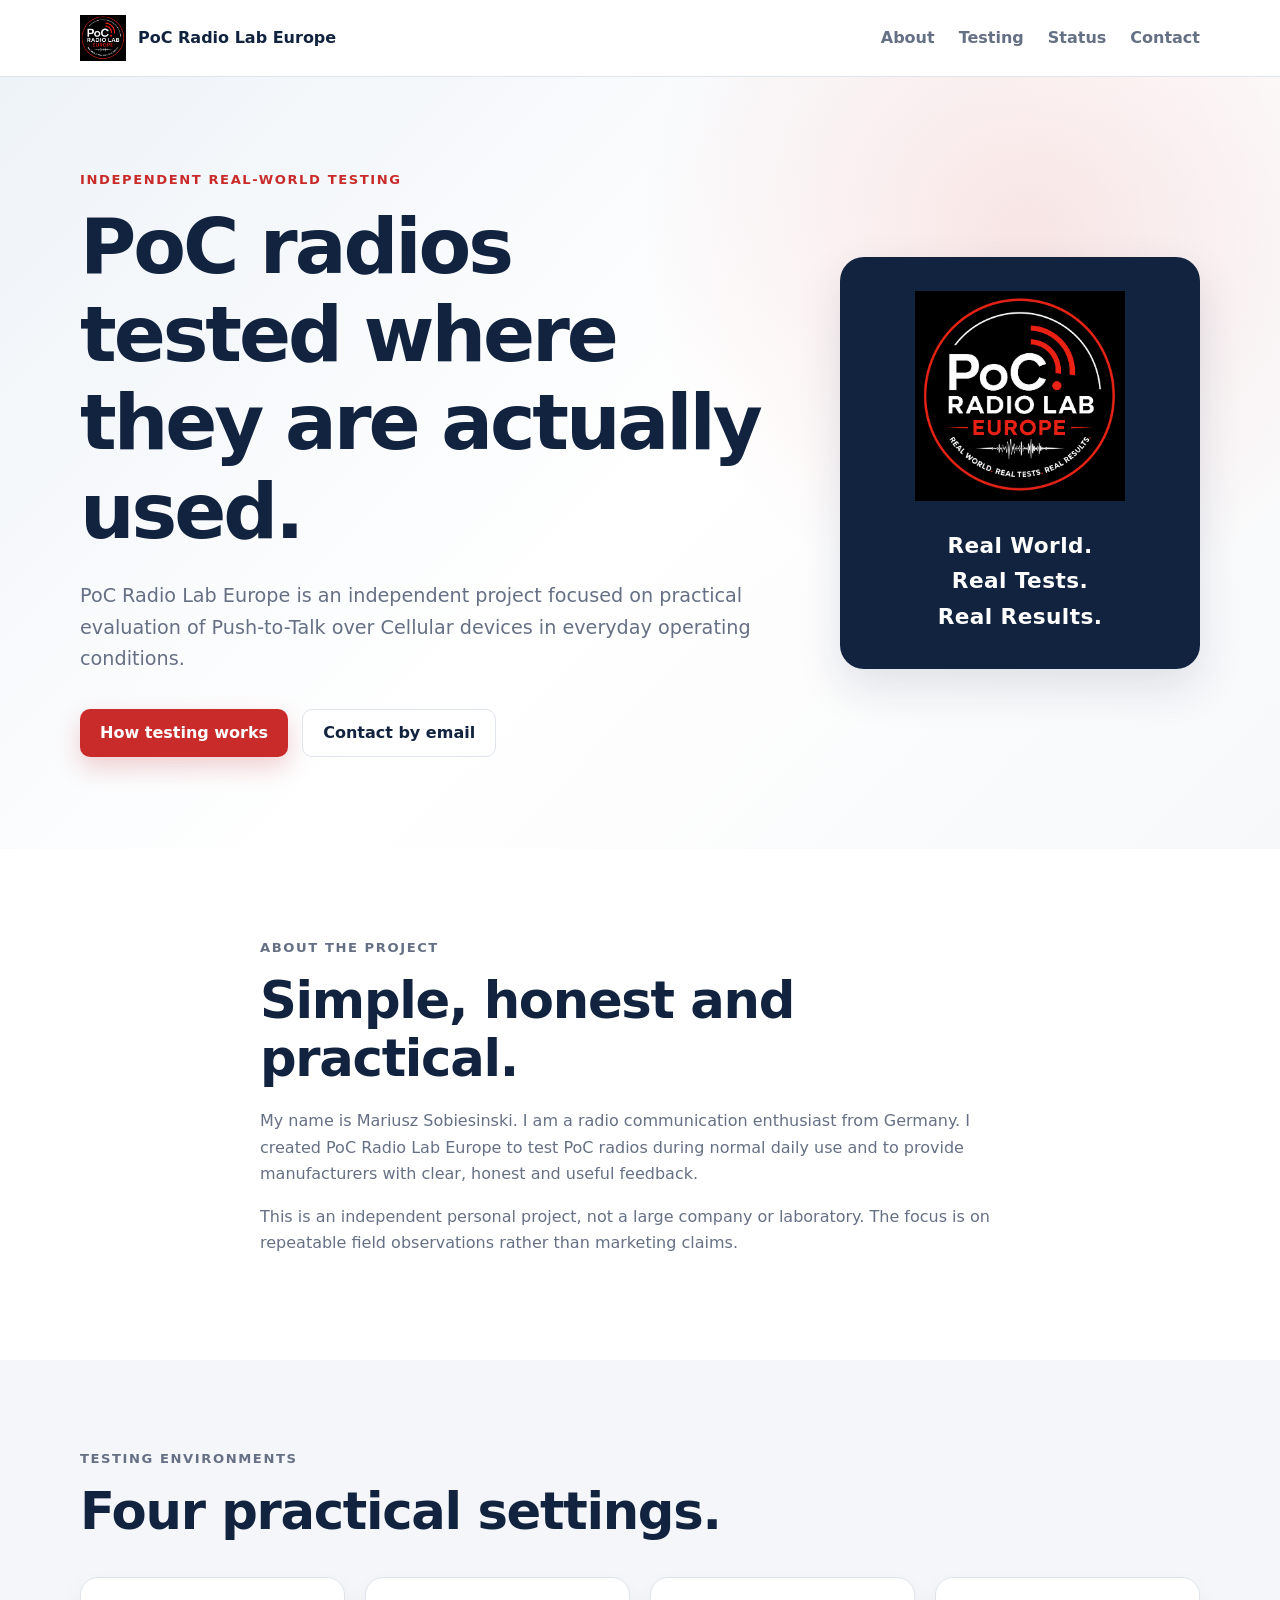
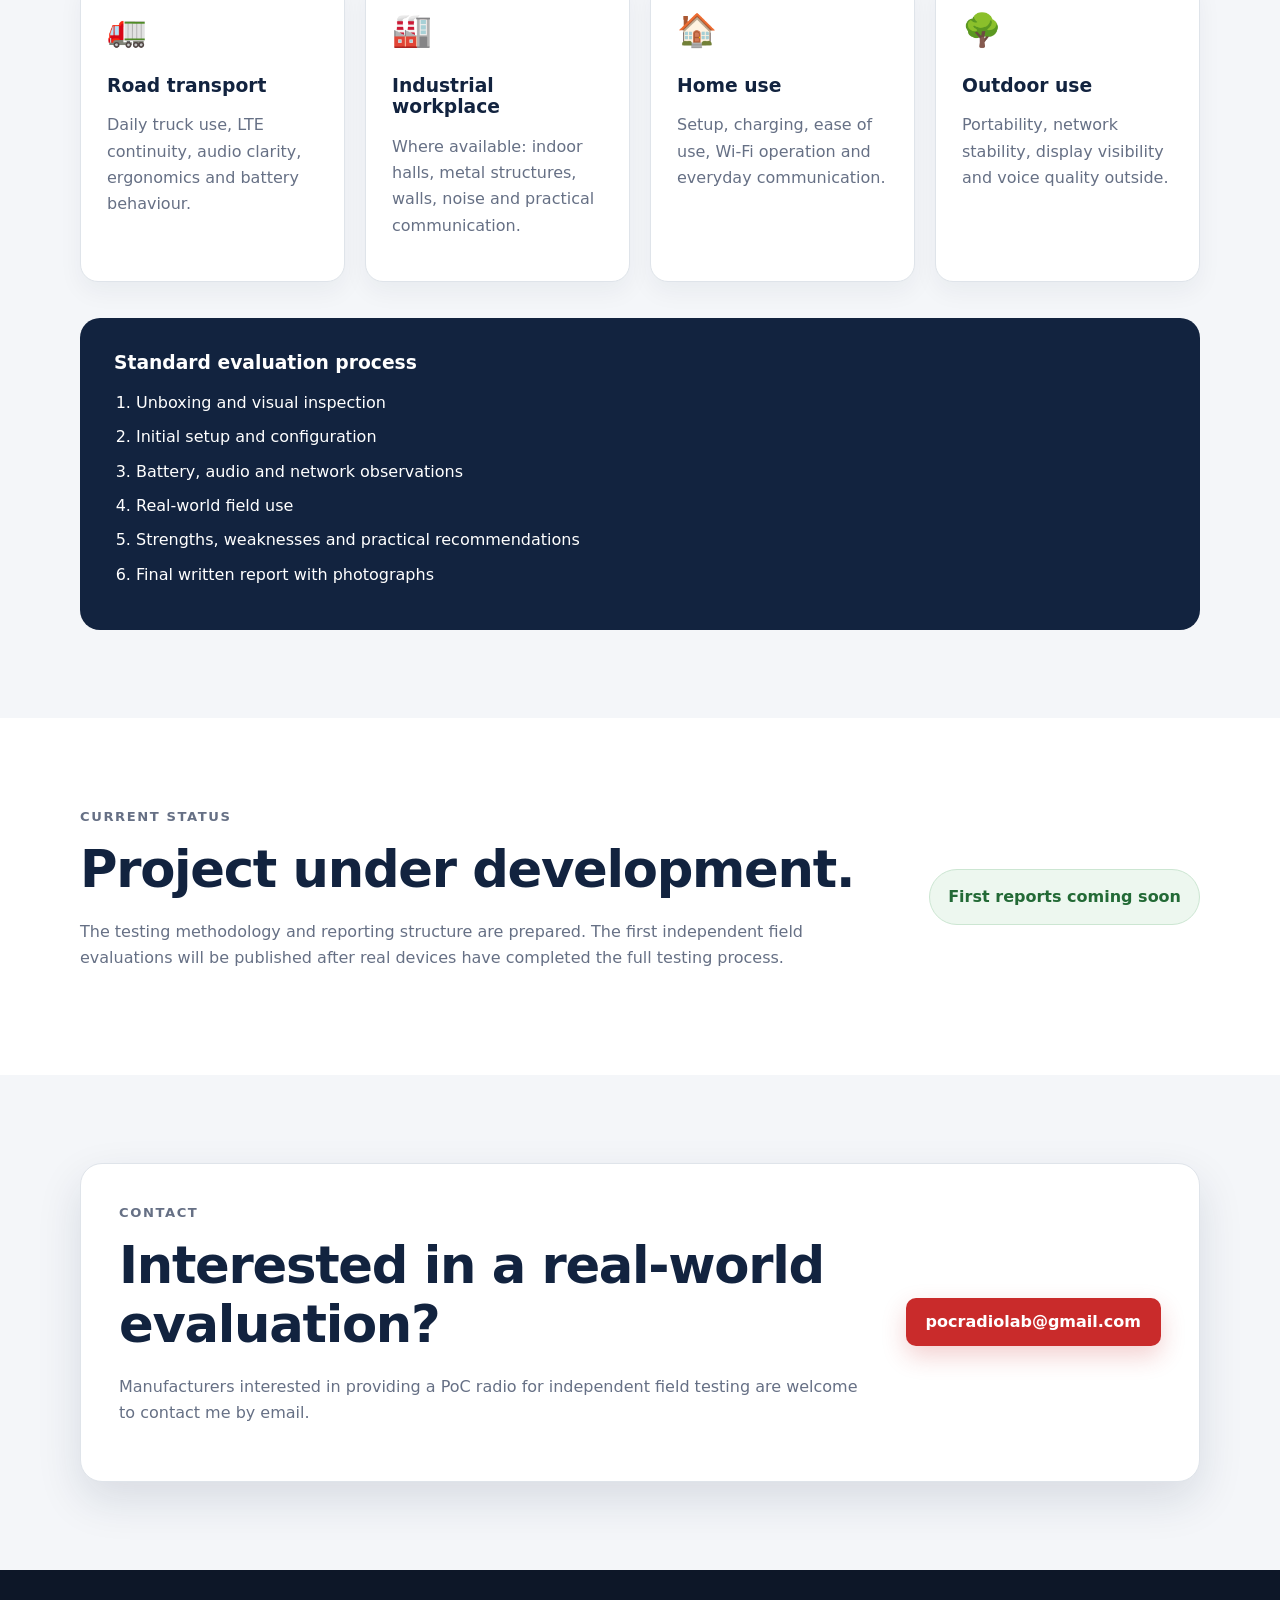
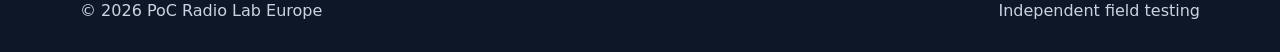
==== index.html @ e96a9629 "Add files via upload" ====
<!doctype html>
<html lang="en">
<head>
  <meta charset="utf-8">
  <meta name="viewport" content="width=device-width, initial-scale=1">
  <meta name="description" content="PoC Radio Lab Europe — independent real-world testing of Push-to-Talk over Cellular radios.">
  <title>PoC Radio Lab Europe</title>
  <link rel="icon" href="logo.png">
  <link rel="stylesheet" href="styles.css">
</head>
<body>
  <header class="site-header">
    <div class="wrap nav-wrap">
      <a class="brand" href="#home" aria-label="PoC Radio Lab Europe home">
        <img src="logo.png" alt="PoC Radio Lab Europe logo">
        <span>PoC Radio Lab Europe</span>
      </a>
      <nav aria-label="Main navigation">
        <a href="#about">About</a>
        <a href="#testing">Testing</a>
        <a href="#status">Status</a>
        <a href="#contact">Contact</a>
      </nav>
    </div>
  </header>

  <main>
    <section class="hero" id="home">
      <div class="wrap hero-grid">
        <div>
          <p class="eyebrow">Independent real-world testing</p>
          <h1>PoC radios tested where they are actually used.</h1>
          <p class="lead">
            PoC Radio Lab Europe is an independent project focused on practical evaluation
            of Push-to-Talk over Cellular devices in everyday operating conditions.
          </p>
          <div class="actions">
            <a class="button primary" href="#testing">How testing works</a>
            <a class="button secondary" href="mailto:pocradiolab@gmail.com">Contact by email</a>
          </div>
        </div>
        <div class="hero-card">
          <img src="logo.png" alt="">
          <p>Real World.<br>Real Tests.<br>Real Results.</p>
        </div>
      </div>
    </section>

    <section class="section" id="about">
      <div class="wrap narrow">
        <p class="eyebrow">About the project</p>
        <h2>Simple, honest and practical.</h2>
        <p>
          My name is Mariusz Sobiesinski. I am a radio communication enthusiast from Germany.
          I created PoC Radio Lab Europe to test PoC radios during normal daily use and to provide
          manufacturers with clear, honest and useful feedback.
        </p>
        <p>
          This is an independent personal project, not a large company or laboratory.
          The focus is on repeatable field observations rather than marketing claims.
        </p>
      </div>
    </section>

    <section class="section alt" id="testing">
      <div class="wrap">
        <p class="eyebrow">Testing environments</p>
        <h2>Four practical settings.</h2>
        <div class="cards">
          <article class="card">
            <div class="icon">🚛</div>
            <h3>Road transport</h3>
            <p>Daily truck use, LTE continuity, audio clarity, ergonomics and battery behaviour.</p>
          </article>
          <article class="card">
            <div class="icon">🏭</div>
            <h3>Industrial workplace</h3>
            <p>Where available: indoor halls, metal structures, walls, noise and practical communication.</p>
          </article>
          <article class="card">
            <div class="icon">🏠</div>
            <h3>Home use</h3>
            <p>Setup, charging, ease of use, Wi-Fi operation and everyday communication.</p>
          </article>
          <article class="card">
            <div class="icon">🌳</div>
            <h3>Outdoor use</h3>
            <p>Portability, network stability, display visibility and voice quality outside.</p>
          </article>
        </div>

        <div class="process">
          <h3>Standard evaluation process</h3>
          <ol>
            <li>Unboxing and visual inspection</li>
            <li>Initial setup and configuration</li>
            <li>Battery, audio and network observations</li>
            <li>Real-world field use</li>
            <li>Strengths, weaknesses and practical recommendations</li>
            <li>Final written report with photographs</li>
          </ol>
        </div>
      </div>
    </section>

    <section class="section" id="status">
      <div class="wrap status-box">
        <div>
          <p class="eyebrow">Current status</p>
          <h2>Project under development.</h2>
          <p>
            The testing methodology and reporting structure are prepared.
            The first independent field evaluations will be published after real devices
            have completed the full testing process.
          </p>
        </div>
        <div class="status-pill">First reports coming soon</div>
      </div>
    </section>

    <section class="section alt" id="contact">
      <div class="wrap contact-box">
        <div>
          <p class="eyebrow">Contact</p>
          <h2>Interested in a real-world evaluation?</h2>
          <p>
            Manufacturers interested in providing a PoC radio for independent field testing
            are welcome to contact me by email.
          </p>
        </div>
        <a class="button primary" href="mailto:pocradiolab@gmail.com">pocradiolab@gmail.com</a>
      </div>
    </section>
  </main>

  <footer>
    <div class="wrap footer-wrap">
      <span>© 2026 PoC Radio Lab Europe</span>
      <span>Independent field testing</span>
    </div>
  </footer>
</body>
</html>
---- styles.css ----
:root {
  --navy: #12233f;
  --navy-2: #1e355d;
  --red: #c92b2b;
  --ink: #1b2430;
  --muted: #667085;
  --paper: #ffffff;
  --soft: #f4f6f9;
  --line: #dfe4ea;
  --shadow: 0 18px 45px rgba(18, 35, 63, .12);
}

* { box-sizing: border-box; }
html { scroll-behavior: smooth; }
body {
  margin: 0;
  font-family: Inter, ui-sans-serif, system-ui, -apple-system, BlinkMacSystemFont, "Segoe UI", sans-serif;
  color: var(--ink);
  background: var(--paper);
  line-height: 1.65;
}
img { max-width: 100%; }
a { color: inherit; }
.wrap { width: min(1120px, calc(100% - 40px)); margin: 0 auto; }
.narrow { max-width: 760px; }

.site-header {
  position: sticky;
  top: 0;
  z-index: 20;
  background: rgba(255,255,255,.94);
  backdrop-filter: blur(10px);
  border-bottom: 1px solid var(--line);
}
.nav-wrap {
  min-height: 76px;
  display: flex;
  align-items: center;
  justify-content: space-between;
  gap: 24px;
}
.brand {
  display: flex;
  align-items: center;
  gap: 12px;
  font-weight: 800;
  text-decoration: none;
  color: var(--navy);
}
.brand img { width: 46px; height: 46px; object-fit: contain; }
nav { display: flex; gap: 24px; }
nav a { text-decoration: none; color: var(--muted); font-weight: 650; }
nav a:hover { color: var(--red); }

.hero {
  background:
    radial-gradient(circle at 80% 20%, rgba(201,43,43,.12), transparent 32%),
    linear-gradient(135deg, #eef3f8, #ffffff 52%, #f7f8fa);
  padding: 92px 0;
}
.hero-grid {
  display: grid;
  grid-template-columns: 1.45fr .75fr;
  align-items: center;
  gap: 64px;
}
.eyebrow {
  color: var(--red);
  text-transform: uppercase;
  letter-spacing: .12em;
  font-weight: 800;
  font-size: .82rem;
  margin: 0 0 12px;
}
h1, h2, h3 { color: var(--navy); line-height: 1.15; }
h1 { font-size: clamp(2.7rem, 6vw, 5rem); margin: 0 0 24px; letter-spacing: -.04em; }
h2 { font-size: clamp(2rem, 4vw, 3.2rem); margin: 0 0 20px; letter-spacing: -.025em; }
h3 { margin: 0 0 10px; }
.lead { font-size: 1.2rem; color: var(--muted); max-width: 760px; }
.actions { display: flex; flex-wrap: wrap; gap: 14px; margin-top: 34px; }
.button {
  display: inline-flex;
  align-items: center;
  justify-content: center;
  min-height: 48px;
  padding: 0 20px;
  border-radius: 10px;
  text-decoration: none;
  font-weight: 800;
  transition: transform .2s, box-shadow .2s;
}
.button:hover { transform: translateY(-2px); }
.primary { background: var(--red); color: white; box-shadow: 0 10px 24px rgba(201,43,43,.22); }
.secondary { background: white; color: var(--navy); border: 1px solid var(--line); }
.hero-card {
  background: var(--navy);
  color: white;
  border-radius: 24px;
  padding: 34px;
  box-shadow: var(--shadow);
  text-align: center;
}
.hero-card img { width: 210px; margin-bottom: 18px; }
.hero-card p { margin: 0; font-size: 1.35rem; font-weight: 800; letter-spacing: .02em; }

.section { padding: 88px 0; }
.alt { background: var(--soft); }
.cards {
  display: grid;
  grid-template-columns: repeat(4, 1fr);
  gap: 20px;
  margin-top: 36px;
}
.card {
  background: white;
  border: 1px solid var(--line);
  border-radius: 18px;
  padding: 26px;
  box-shadow: 0 10px 24px rgba(18,35,63,.05);
}
.icon { font-size: 2rem; margin-bottom: 18px; }
.card p, .section p { color: var(--muted); }
.process {
  margin-top: 36px;
  background: var(--navy);
  color: white;
  border-radius: 20px;
  padding: 34px;
}
.process h3 { color: white; }
.process ol { margin: 16px 0 0; padding-left: 22px; }
.process li { margin: 8px 0; }

.status-box, .contact-box {
  display: flex;
  align-items: center;
  justify-content: space-between;
  gap: 40px;
}
.status-pill {
  white-space: nowrap;
  padding: 14px 18px;
  border-radius: 999px;
  background: #edf7ef;
  color: #236a36;
  border: 1px solid #cce6d2;
  font-weight: 800;
}
.contact-box {
  background: white;
  border: 1px solid var(--line);
  border-radius: 22px;
  padding: 38px;
  box-shadow: var(--shadow);
}
footer { background: #0d1728; color: #cbd3df; padding: 28px 0; }
.footer-wrap { display: flex; justify-content: space-between; gap: 20px; }

@media (max-width: 820px) {
  nav { display: none; }
  .hero { padding: 64px 0; }
  .hero-grid { grid-template-columns: 1fr; gap: 34px; }
  .hero-card { max-width: 480px; }
  .cards { grid-template-columns: 1fr 1fr; }
  .status-box, .contact-box { align-items: flex-start; flex-direction: column; }
}
@media (max-width: 540px) {
  .wrap { width: min(100% - 24px, 1120px); }
  .cards { grid-template-columns: 1fr; }
  h1 { font-size: 2.55rem; }
  .footer-wrap { flex-direction: column; }
}
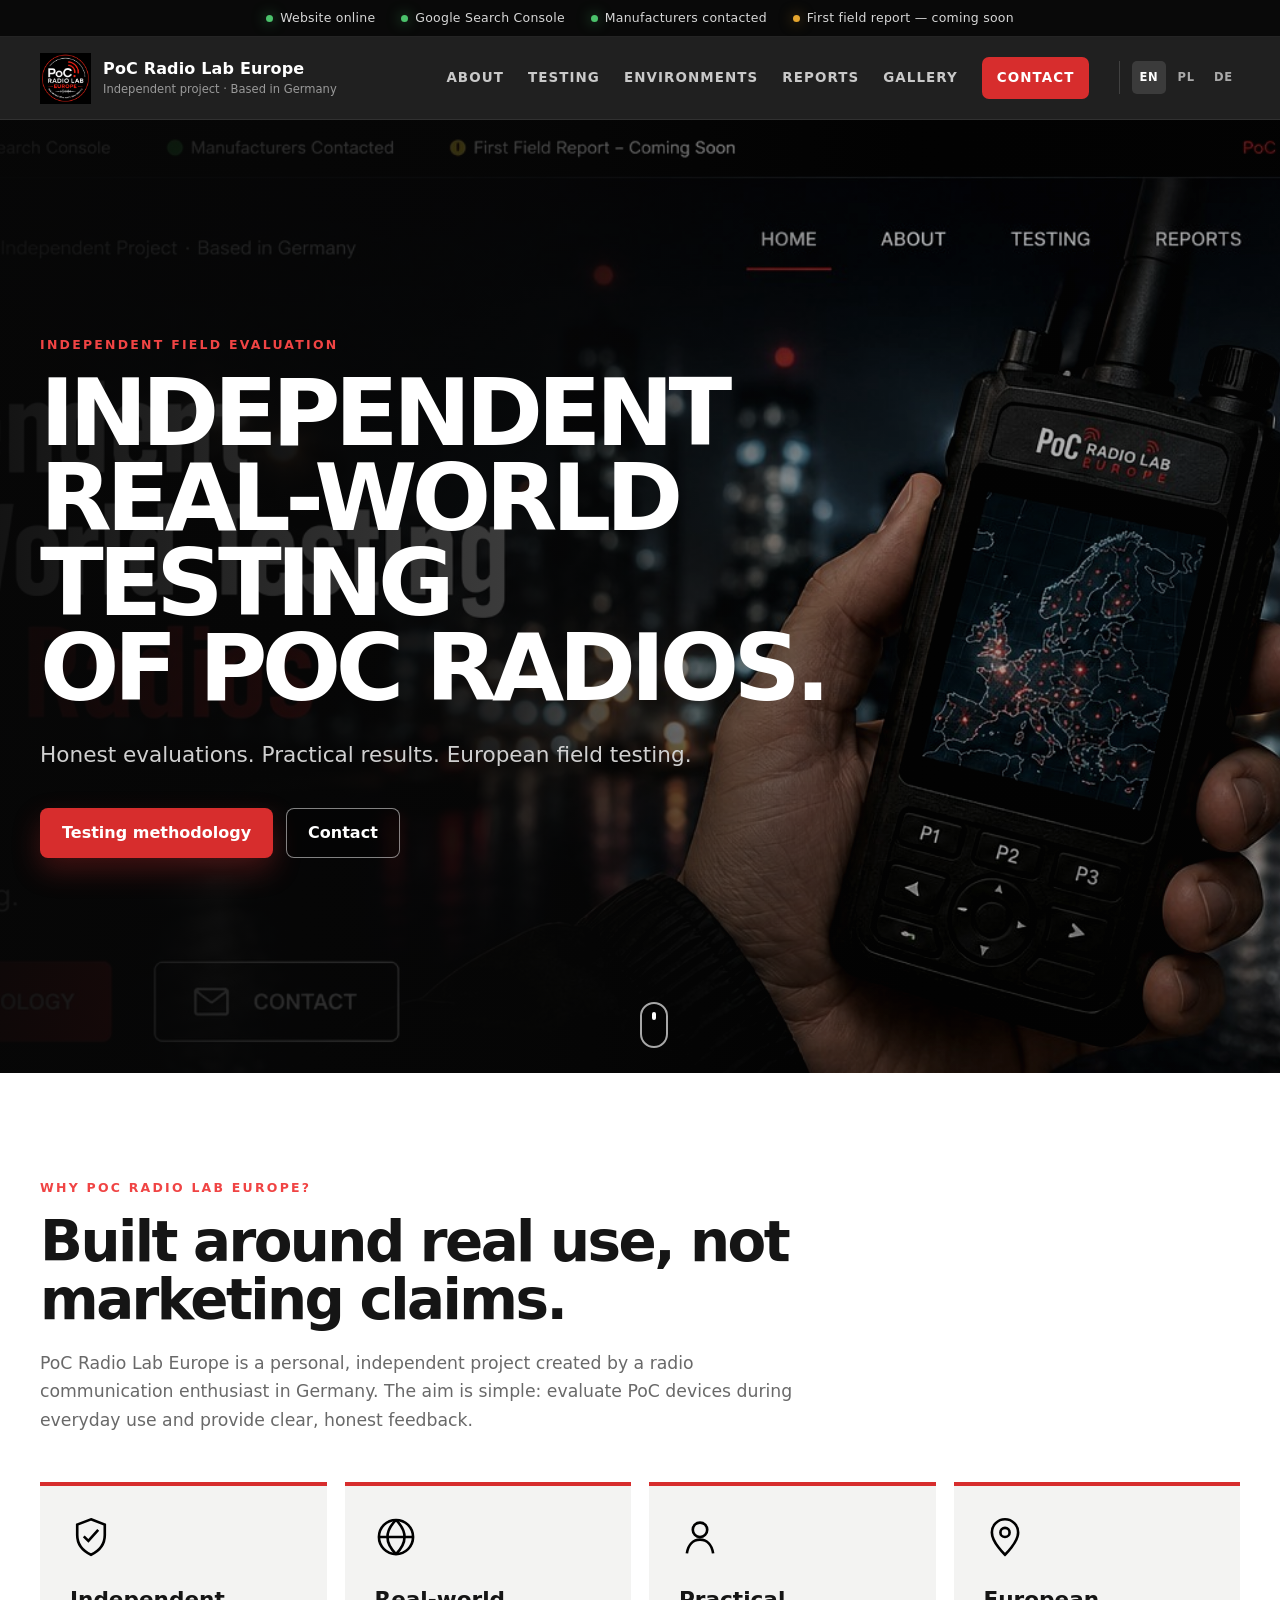
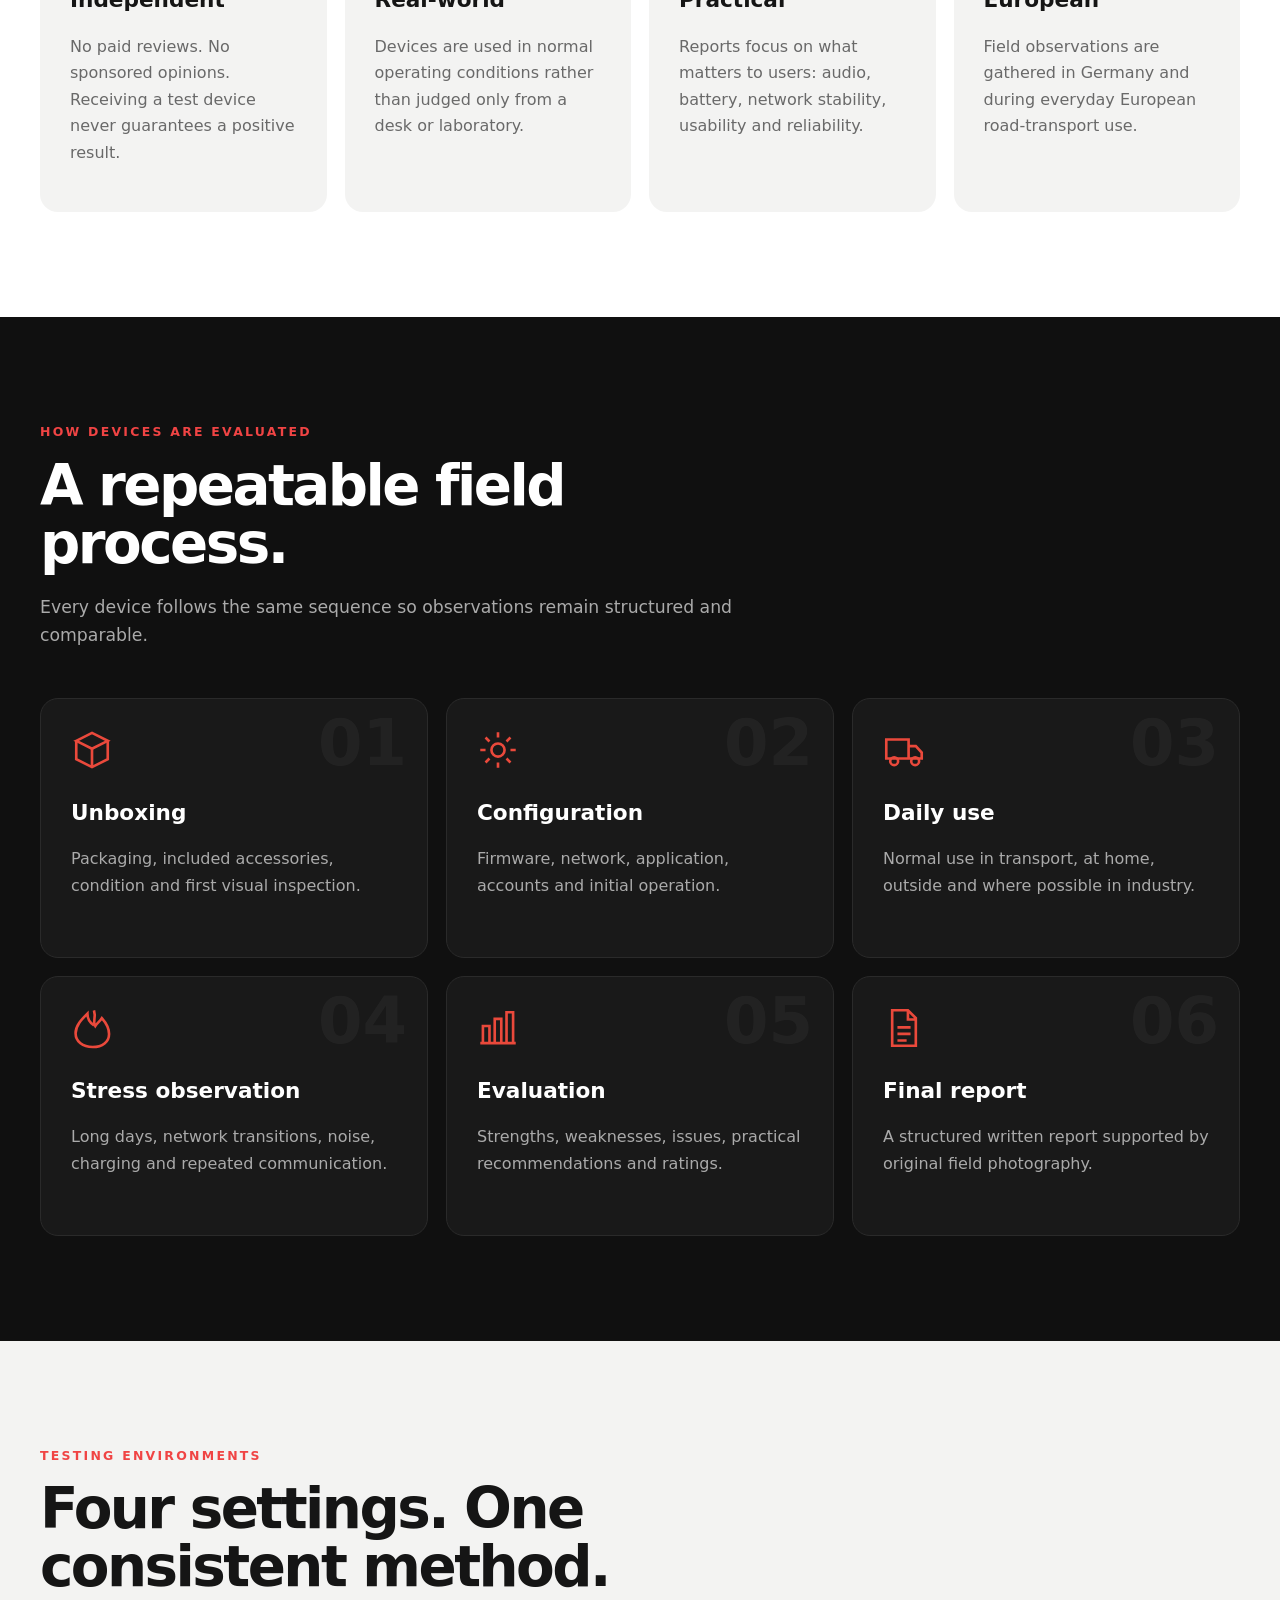
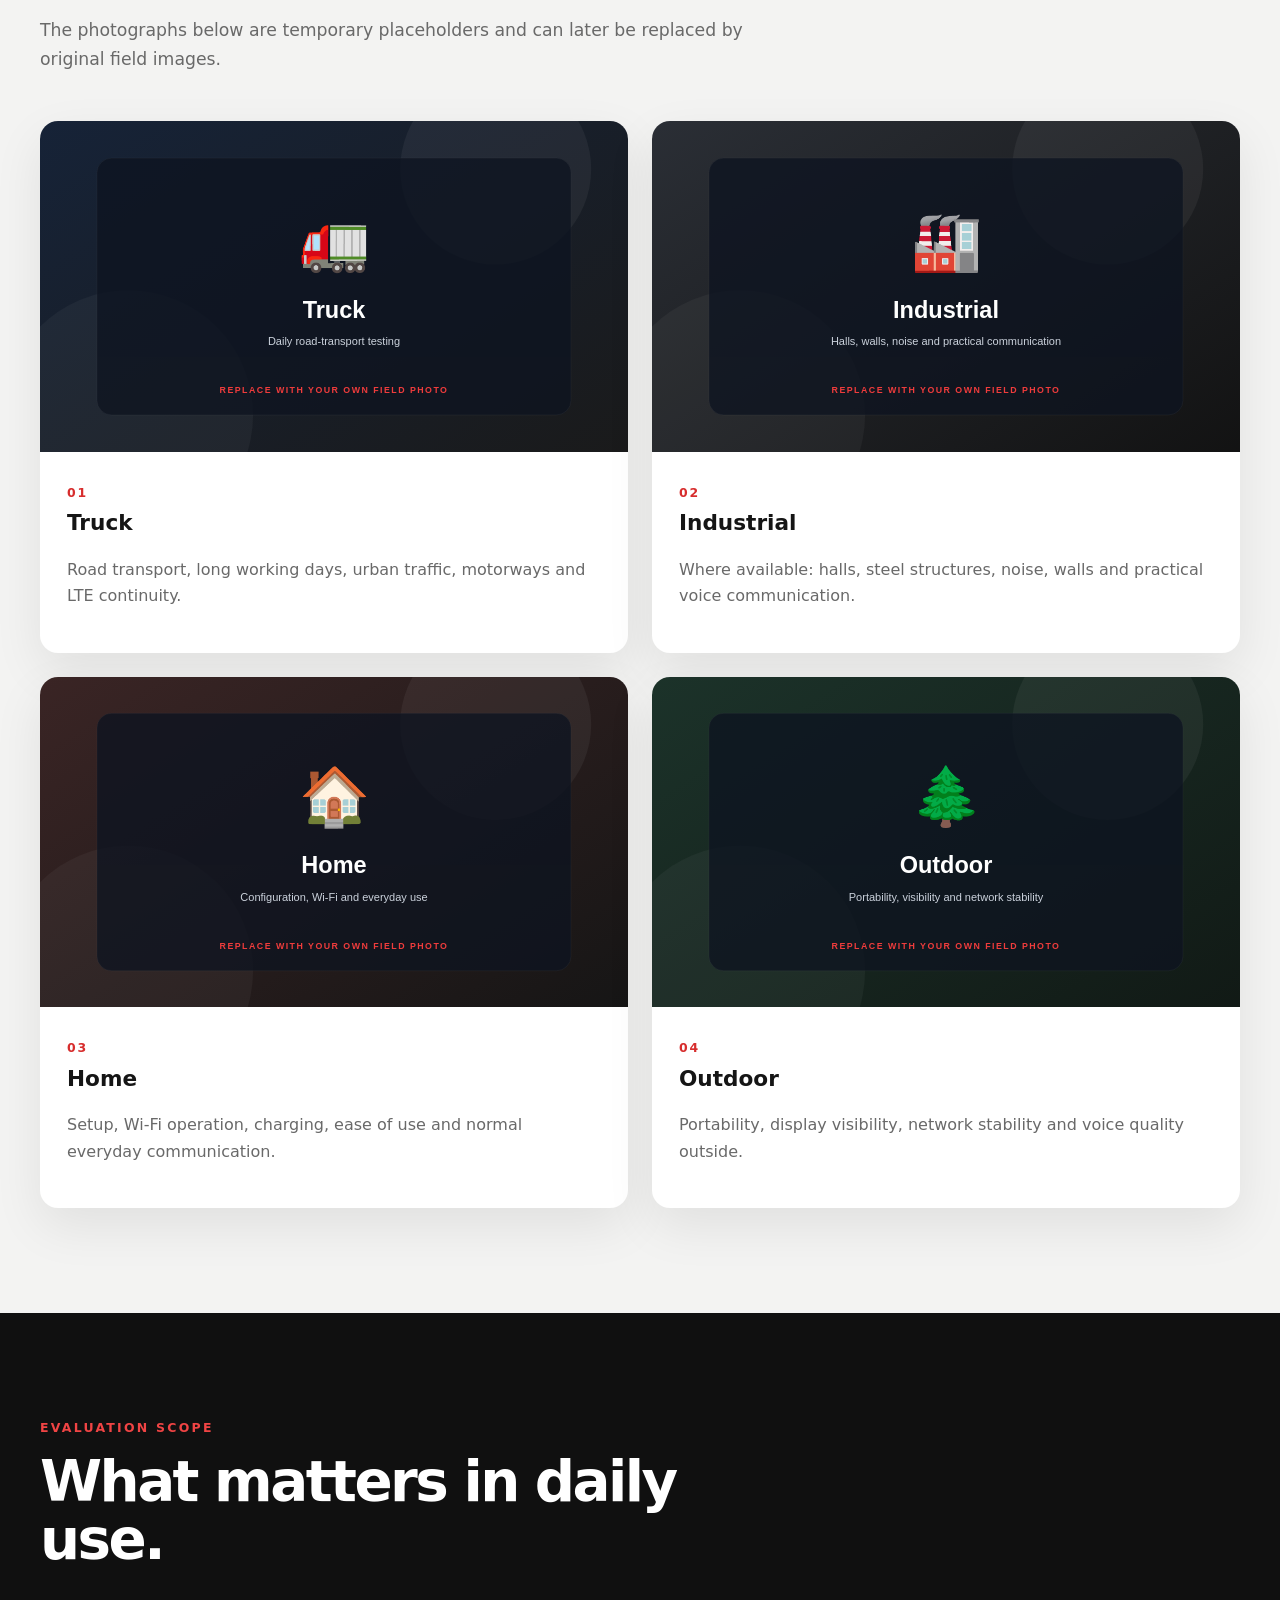
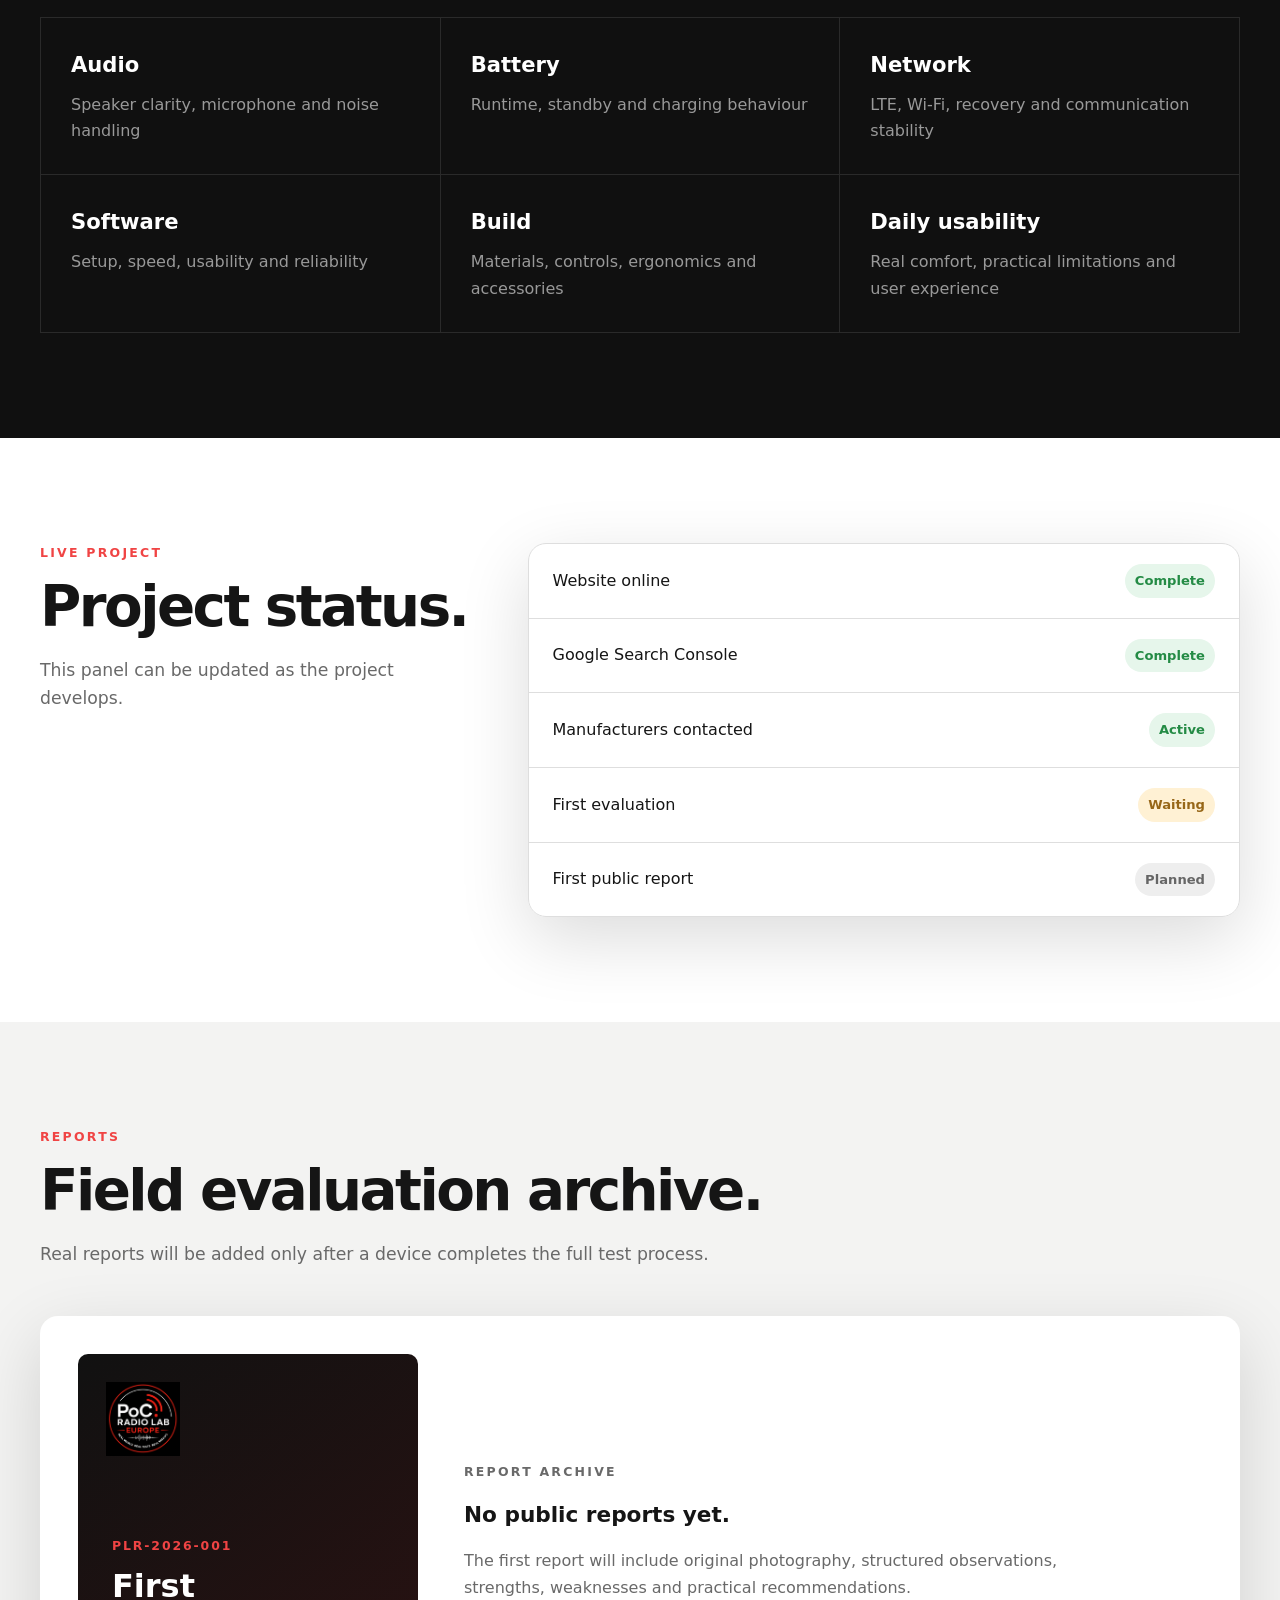
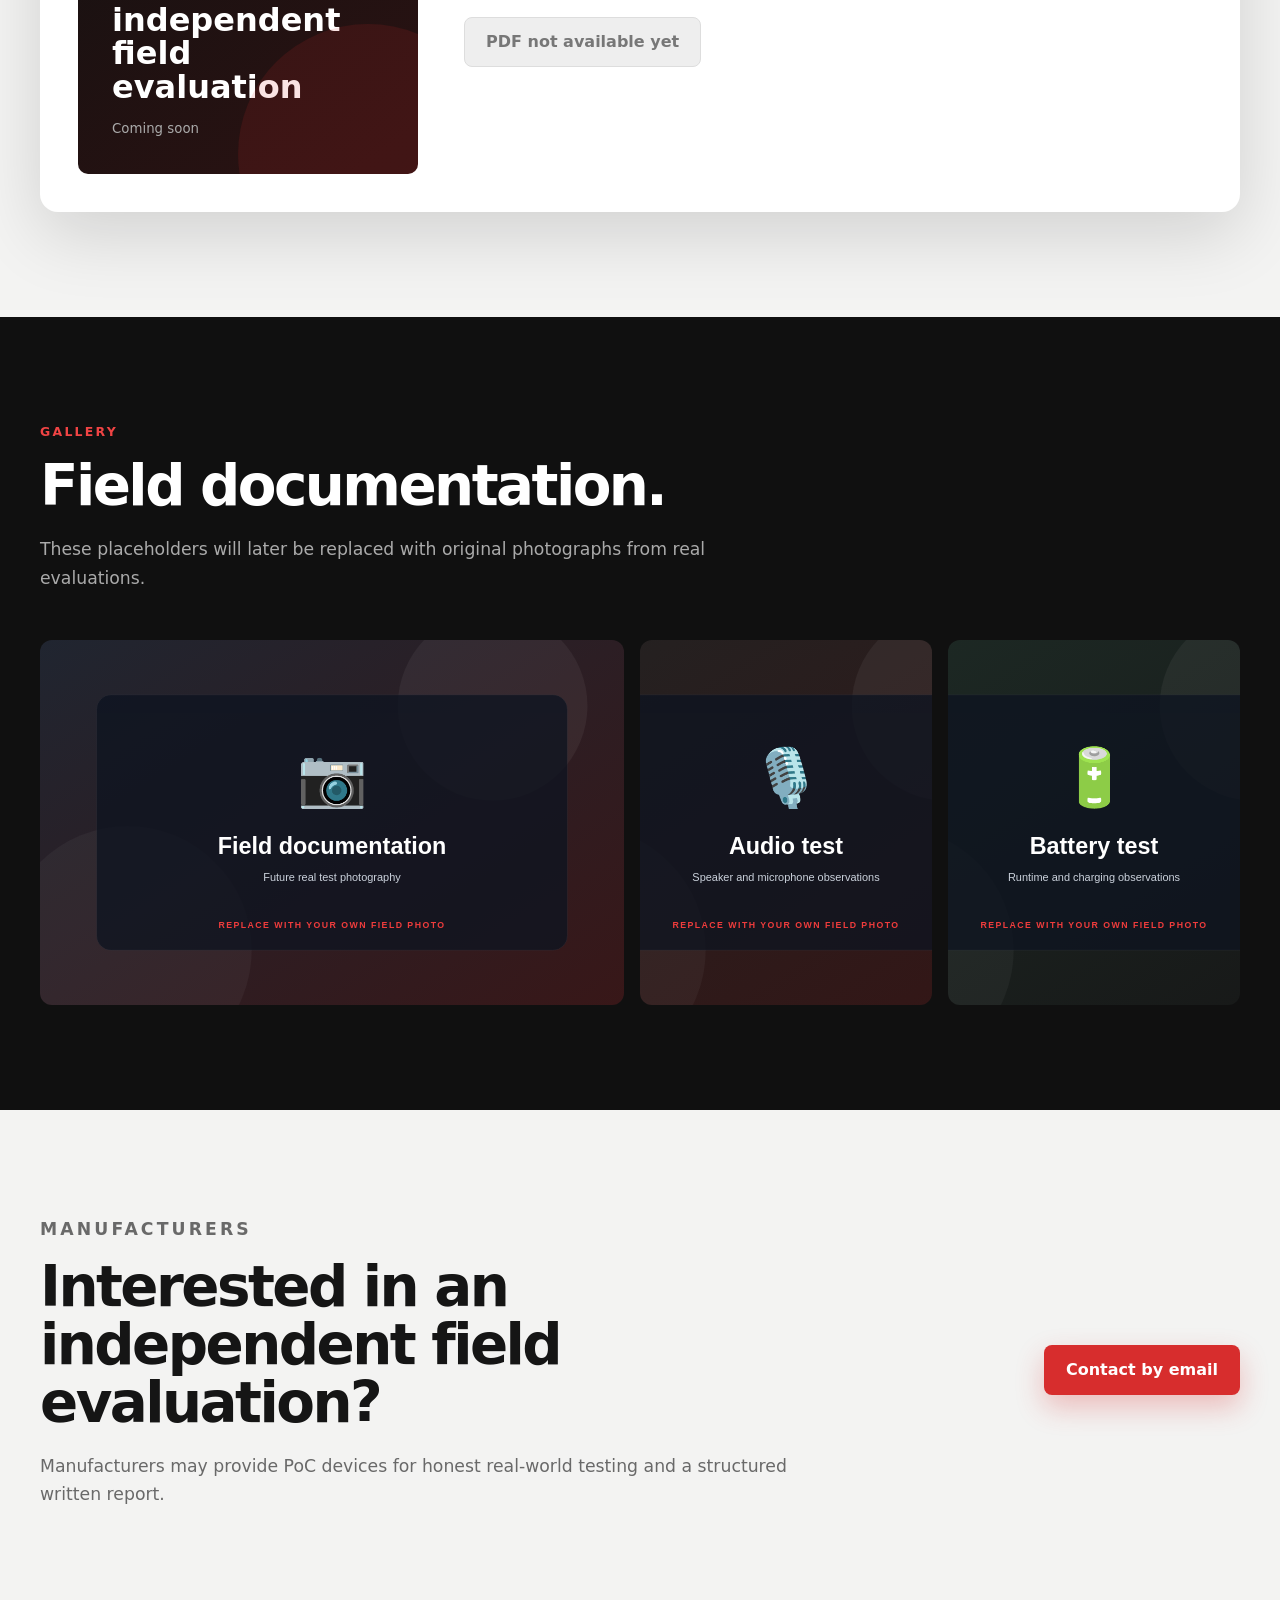
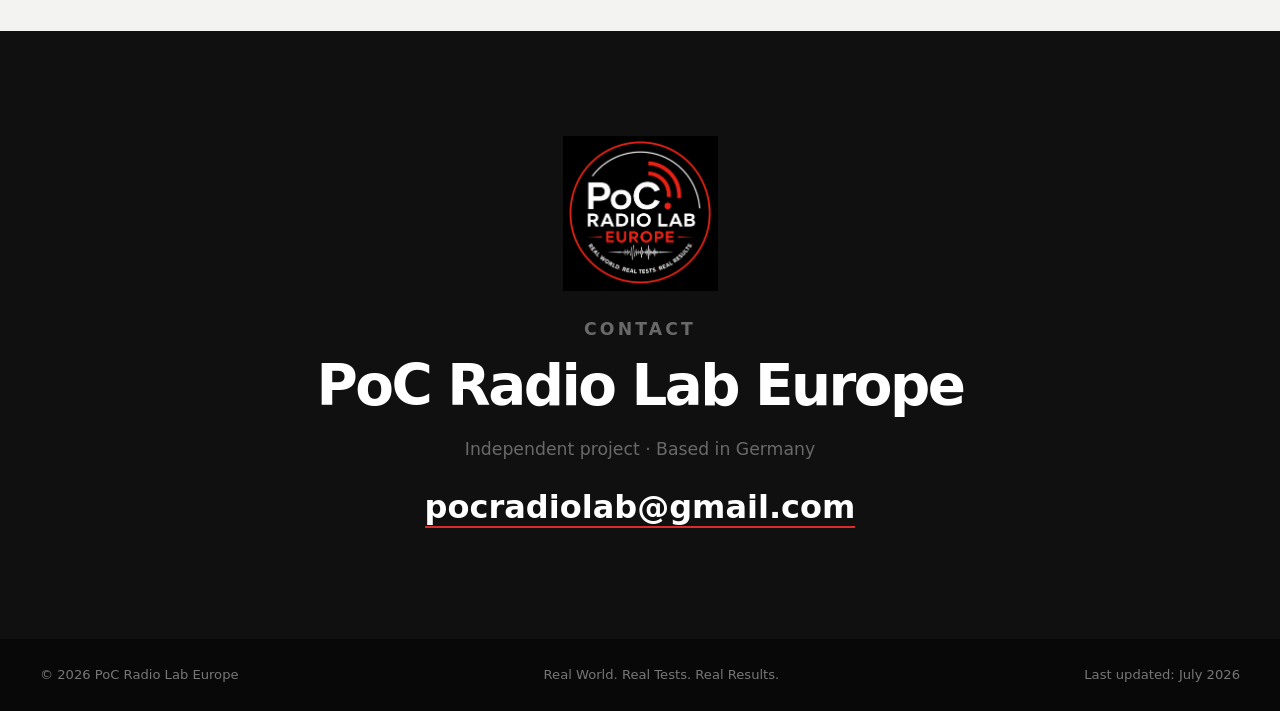
==== commit c48e3ccd: "Add files via upload" ====
--- a/index.html
+++ b/index.html
@@ -2,142 +2,84 @@
 <html lang="en">
 <head>
   <meta charset="utf-8">
-  <meta name="viewport" content="width=device-width, initial-scale=1">
-  <meta name="description" content="PoC Radio Lab Europe — independent real-world testing of Push-to-Talk over Cellular radios.">
-  <title>PoC Radio Lab Europe</title>
-  <link rel="icon" href="logo.png">
-  <link rel="stylesheet" href="styles.css">
+  <meta name="viewport" content="width=device-width,initial-scale=1">
+  <meta name="description" content="PoC Radio Lab Europe — independent real-world field evaluation of Push-to-Talk over Cellular radios.">
+  <meta name="theme-color" content="#111111">
+  <title>PoC Radio Lab Europe — Launch Edition</title>
+  <link rel="icon" href="assets/images/logo.png">
+  <link rel="stylesheet" href="assets/css/main.css">
+  <script defer src="assets/js/main.js"></script>
+
+<style>
+.language-switcher{
+  display:flex;align-items:center;gap:5px;margin-left:6px;padding-left:12px;
+  border-left:1px solid rgba(255,255,255,.15)
+}
+.language-switcher button{
+  border:0;background:transparent;color:#aaa;padding:7px 7px;border-radius:5px;
+  cursor:pointer;font-size:.72rem;font-weight:850;letter-spacing:.07em
+}
+.language-switcher button:hover,
+.language-switcher button[aria-pressed="true"]{
+  color:#fff;background:rgba(255,255,255,.12)
+}
+@media(max-width:780px){
+  .language-switcher{
+    margin:8px 0 0;padding:13px 0 0;justify-content:center;
+    border-left:0;border-top:1px solid rgba(255,255,255,.12)
+  }
+}
+</style>
+
 </head>
 <body>
-  <header class="site-header">
-    <div class="wrap nav-wrap">
-      <a class="brand" href="#home" aria-label="PoC Radio Lab Europe home">
-        <img src="logo.png" alt="PoC Radio Lab Europe logo">
-        <span>PoC Radio Lab Europe</span>
-      </a>
-      <nav aria-label="Main navigation">
-        <a href="#about">About</a>
-        <a href="#testing">Testing</a>
-        <a href="#status">Status</a>
-        <a href="#contact">Contact</a>
-      </nav>
-    </div>
-  </header>
-
-  <main>
-    <section class="hero" id="home">
-      <div class="wrap hero-grid">
-        <div>
-          <p class="eyebrow">Independent real-world testing</p>
-          <h1>PoC radios tested where they are actually used.</h1>
-          <p class="lead">
-            PoC Radio Lab Europe is an independent project focused on practical evaluation
-            of Push-to-Talk over Cellular devices in everyday operating conditions.
-          </p>
-          <div class="actions">
-            <a class="button primary" href="#testing">How testing works</a>
-            <a class="button secondary" href="mailto:pocradiolab@gmail.com">Contact by email</a>
-          </div>
-        </div>
-        <div class="hero-card">
-          <img src="logo.png" alt="">
-          <p>Real World.<br>Real Tests.<br>Real Results.</p>
-        </div>
-      </div>
-    </section>
-
-    <section class="section" id="about">
-      <div class="wrap narrow">
-        <p class="eyebrow">About the project</p>
-        <h2>Simple, honest and practical.</h2>
-        <p>
-          My name is Mariusz Sobiesinski. I am a radio communication enthusiast from Germany.
-          I created PoC Radio Lab Europe to test PoC radios during normal daily use and to provide
-          manufacturers with clear, honest and useful feedback.
-        </p>
-        <p>
-          This is an independent personal project, not a large company or laboratory.
-          The focus is on repeatable field observations rather than marketing claims.
-        </p>
-      </div>
-    </section>
-
-    <section class="section alt" id="testing">
-      <div class="wrap">
-        <p class="eyebrow">Testing environments</p>
-        <h2>Four practical settings.</h2>
-        <div class="cards">
-          <article class="card">
-            <div class="icon">🚛</div>
-            <h3>Road transport</h3>
-            <p>Daily truck use, LTE continuity, audio clarity, ergonomics and battery behaviour.</p>
-          </article>
-          <article class="card">
-            <div class="icon">🏭</div>
-            <h3>Industrial workplace</h3>
-            <p>Where available: indoor halls, metal structures, walls, noise and practical communication.</p>
-          </article>
-          <article class="card">
-            <div class="icon">🏠</div>
-            <h3>Home use</h3>
-            <p>Setup, charging, ease of use, Wi-Fi operation and everyday communication.</p>
-          </article>
-          <article class="card">
-            <div class="icon">🌳</div>
-            <h3>Outdoor use</h3>
-            <p>Portability, network stability, display visibility and voice quality outside.</p>
-          </article>
-        </div>
-
-        <div class="process">
-          <h3>Standard evaluation process</h3>
-          <ol>
-            <li>Unboxing and visual inspection</li>
-            <li>Initial setup and configuration</li>
-            <li>Battery, audio and network observations</li>
-            <li>Real-world field use</li>
-            <li>Strengths, weaknesses and practical recommendations</li>
-            <li>Final written report with photographs</li>
-          </ol>
-        </div>
-      </div>
-    </section>
-
-    <section class="section" id="status">
-      <div class="wrap status-box">
-        <div>
-          <p class="eyebrow">Current status</p>
-          <h2>Project under development.</h2>
-          <p>
-            The testing methodology and reporting structure are prepared.
-            The first independent field evaluations will be published after real devices
-            have completed the full testing process.
-          </p>
-        </div>
-        <div class="status-pill">First reports coming soon</div>
-      </div>
-    </section>
-
-    <section class="section alt" id="contact">
-      <div class="wrap contact-box">
-        <div>
-          <p class="eyebrow">Contact</p>
-          <h2>Interested in a real-world evaluation?</h2>
-          <p>
-            Manufacturers interested in providing a PoC radio for independent field testing
-            are welcome to contact me by email.
-          </p>
-        </div>
-        <a class="button primary" href="mailto:pocradiolab@gmail.com">pocradiolab@gmail.com</a>
-      </div>
-    </section>
+  <a class="skip-link" href="#main">Skip to content</a>
+  <div class="live-strip"><div class="container live-strip__inner">
+    <span><i class="dot dot--green"></i>Website online</span>
+    <span><i class="dot dot--green"></i>Google Search Console</span>
+    <span><i class="dot dot--green"></i>Manufacturers contacted</span>
+    <span><i class="dot dot--amber"></i>First field report — coming soon</span>
+  </div></div>
+  <header class="site-header" id="top"><div class="container nav">
+    <a class="brand" href="#top"><img src="assets/images/logo.png" alt="PoC Radio Lab Europe logo"><span><strong>PoC Radio Lab Europe</strong><small>Independent project · Based in Germany</small></span></a>
+    <button class="nav-toggle" aria-expanded="false" aria-controls="main-nav" aria-label="Open navigation"><span></span><span></span><span></span></button>
+    <nav id="main-nav" class="nav-links" aria-label="Main navigation"><a href="#about">About</a><a href="#testing">Testing</a><a href="#environments">Environments</a><a href="#reports">Reports</a><a href="#gallery">Gallery</a><a class="nav-cta" href="#contact">Contact</a>
+<div class="language-switcher" aria-label="Language selector">
+  <button type="button" data-lang="en" aria-pressed="true" title="English">EN</button>
+  <button type="button" data-lang="pl" aria-pressed="false" title="Polski">PL</button>
+  <button type="button" data-lang="de" aria-pressed="false" title="Deutsch">DE</button>
+</div>
+</nav>
+  </div></header>
+  <main id="main">
+    <section class="hero"><div class="hero__media"><img src="assets/images/hero.svg" alt=""></div><div class="hero__shade"></div><div class="container hero__content reveal"><p class="eyebrow">Independent field evaluation</p><h1>Independent<br>real-world testing<br>of PoC radios.</h1><p class="hero__lead">Honest evaluations. Practical results. European field testing.</p><div class="hero__actions"><a class="button button--primary" href="#testing">Testing methodology</a><a class="button button--ghost" href="#contact">Contact</a></div></div><a class="scroll-cue" href="#about"><span></span></a></section>
+    <section class="principles" id="about"><div class="container"><div class="section-head reveal"><p class="eyebrow">Why PoC Radio Lab Europe?</p><h2>Built around real use, not marketing claims.</h2><p>PoC Radio Lab Europe is a personal, independent project created by a radio communication enthusiast in Germany. The aim is simple: evaluate PoC devices during everyday use and provide clear, honest feedback.</p></div><div class="principle-grid">
+      <article class="principle-card reveal"><img src="assets/icons/shield.svg" class="icon" alt=""><h3>Independent</h3><p>No paid reviews. No sponsored opinions. Receiving a test device never guarantees a positive result.</p></article>
+      <article class="principle-card reveal"><img src="assets/icons/globe.svg" class="icon" alt=""><h3>Real-world</h3><p>Devices are used in normal operating conditions rather than judged only from a desk or laboratory.</p></article>
+      <article class="principle-card reveal"><img src="assets/icons/user.svg" class="icon" alt=""><h3>Practical</h3><p>Reports focus on what matters to users: audio, battery, network stability, usability and reliability.</p></article>
+      <article class="principle-card reveal"><img src="assets/icons/pin.svg" class="icon" alt=""><h3>European</h3><p>Field observations are gathered in Germany and during everyday European road-transport use.</p></article>
+    </div></div></section>
+    <section class="method section-dark" id="testing"><div class="container"><div class="section-head section-head--light reveal"><p class="eyebrow">How devices are evaluated</p><h2>A repeatable field process.</h2><p>Every device follows the same sequence so observations remain structured and comparable.</p></div><div class="timeline">
+      <article class="timeline-item reveal"><span class="timeline-number">01</span><img src="assets/icons/box.svg" class="icon" alt=""><h3>Unboxing</h3><p>Packaging, included accessories, condition and first visual inspection.</p></article>
+      <article class="timeline-item reveal"><span class="timeline-number">02</span><img src="assets/icons/settings.svg" class="icon" alt=""><h3>Configuration</h3><p>Firmware, network, application, accounts and initial operation.</p></article>
+      <article class="timeline-item reveal"><span class="timeline-number">03</span><img src="assets/icons/truck.svg" class="icon" alt=""><h3>Daily use</h3><p>Normal use in transport, at home, outside and where possible in industry.</p></article>
+      <article class="timeline-item reveal"><span class="timeline-number">04</span><img src="assets/icons/flame.svg" class="icon" alt=""><h3>Stress observation</h3><p>Long days, network transitions, noise, charging and repeated communication.</p></article>
+      <article class="timeline-item reveal"><span class="timeline-number">05</span><img src="assets/icons/chart.svg" class="icon" alt=""><h3>Evaluation</h3><p>Strengths, weaknesses, issues, practical recommendations and ratings.</p></article>
+      <article class="timeline-item reveal"><span class="timeline-number">06</span><img src="assets/icons/file.svg" class="icon" alt=""><h3>Final report</h3><p>A structured written report supported by original field photography.</p></article>
+    </div></div></section>
+    <section class="environments" id="environments"><div class="container"><div class="section-head reveal"><p class="eyebrow">Testing environments</p><h2>Four settings. One consistent method.</h2><p>The photographs below are temporary placeholders and can later be replaced by original field images.</p></div><div class="environment-grid">
+      <article class="environment-card reveal"><img src="assets/images/truck.svg" alt="Truck testing placeholder"><div class="environment-card__body"><span>01</span><h3>Truck</h3><p>Road transport, long working days, urban traffic, motorways and LTE continuity.</p></div></article>
+      <article class="environment-card reveal"><img src="assets/images/industrial.svg" alt="Industrial testing placeholder"><div class="environment-card__body"><span>02</span><h3>Industrial</h3><p>Where available: halls, steel structures, noise, walls and practical voice communication.</p></div></article>
+      <article class="environment-card reveal"><img src="assets/images/home.svg" alt="Home testing placeholder"><div class="environment-card__body"><span>03</span><h3>Home</h3><p>Setup, Wi-Fi operation, charging, ease of use and normal everyday communication.</p></div></article>
+      <article class="environment-card reveal"><img src="assets/images/outdoor.svg" alt="Outdoor testing placeholder"><div class="environment-card__body"><span>04</span><h3>Outdoor</h3><p>Portability, display visibility, network stability and voice quality outside.</p></div></article>
+    </div></div></section>
+    <section class="metrics section-dark"><div class="container"><div class="section-head section-head--light reveal"><p class="eyebrow">Evaluation scope</p><h2>What matters in daily use.</h2></div><div class="metric-grid"><div class="metric reveal"><strong>Audio</strong><span>Speaker clarity, microphone and noise handling</span></div><div class="metric reveal"><strong>Battery</strong><span>Runtime, standby and charging behaviour</span></div><div class="metric reveal"><strong>Network</strong><span>LTE, Wi-Fi, recovery and communication stability</span></div><div class="metric reveal"><strong>Software</strong><span>Setup, speed, usability and reliability</span></div><div class="metric reveal"><strong>Build</strong><span>Materials, controls, ergonomics and accessories</span></div><div class="metric reveal"><strong>Daily usability</strong><span>Real comfort, practical limitations and user experience</span></div></div></div></section>
+    <section class="status-section"><div class="container status-layout"><div class="section-head reveal"><p class="eyebrow">Live project</p><h2>Project status.</h2><p>This panel can be updated as the project develops.</p></div><div class="status-panel reveal"><div><span>Website online</span><b>Complete</b></div><div><span>Google Search Console</span><b>Complete</b></div><div><span>Manufacturers contacted</span><b>Active</b></div><div><span>First evaluation</span><b class="amber">Waiting</b></div><div><span>First public report</span><b class="muted">Planned</b></div></div></div></section>
+    <section class="reports" id="reports"><div class="container"><div class="section-head reveal"><p class="eyebrow">Reports</p><h2>Field evaluation archive.</h2><p>Real reports will be added only after a device completes the full test process.</p></div><article class="report-card reveal"><div class="report-cover"><img src="assets/images/logo.png" alt=""><span>PLR-2026-001</span><strong>First independent<br>field evaluation</strong><small>Coming soon</small></div><div class="report-copy"><p class="eyebrow">Report archive</p><h3>No public reports yet.</h3><p>The first report will include original photography, structured observations, strengths, weaknesses and practical recommendations.</p><button class="button button--disabled" disabled>PDF not available yet</button></div></article></div></section>
+    <section class="gallery section-dark" id="gallery"><div class="container"><div class="section-head section-head--light reveal"><p class="eyebrow">Gallery</p><h2>Field documentation.</h2><p>These placeholders will later be replaced with original photographs from real evaluations.</p></div><div class="gallery-grid"><button class="gallery-item reveal" data-image="assets/images/gallery-1.svg"><img src="assets/images/gallery-1.svg" alt="Field documentation placeholder"></button><button class="gallery-item reveal" data-image="assets/images/gallery-2.svg"><img src="assets/images/gallery-2.svg" alt="Audio test placeholder"></button><button class="gallery-item reveal" data-image="assets/images/gallery-3.svg"><img src="assets/images/gallery-3.svg" alt="Battery test placeholder"></button></div></div></section>
+    <section class="manufacturer-call"><div class="container manufacturer-call__inner reveal"><div><p class="eyebrow">Manufacturers</p><h2>Interested in an independent field evaluation?</h2><p>Manufacturers may provide PoC devices for honest real-world testing and a structured written report.</p></div><a class="button button--primary" href="mailto:pocradiolab@gmail.com">Contact by email</a></div></section>
+    <section class="contact section-dark" id="contact"><div class="container contact__inner reveal"><img src="assets/images/logo.png" alt="PoC Radio Lab Europe logo"><p class="eyebrow">Contact</p><h2>PoC Radio Lab Europe</h2><p>Independent project · Based in Germany</p><a href="mailto:pocradiolab@gmail.com">pocradiolab@gmail.com</a></div></section>
   </main>
-
-  <footer>
-    <div class="wrap footer-wrap">
-      <span>© 2026 PoC Radio Lab Europe</span>
-      <span>Independent field testing</span>
-    </div>
-  </footer>
-</body>
-</html>
+  <footer class="footer"><div class="container footer__inner"><span>© 2026 PoC Radio Lab Europe</span><span>Real World. Real Tests. Real Results.</span><span>Last updated: July 2026</span></div></footer>
+  <dialog class="lightbox" id="lightbox"><button class="lightbox__close" aria-label="Close image">×</button><img src="" alt="Expanded gallery image"></dialog>
+</body></html>
--- a/assets/css/main.css
+++ b/assets/css/main.css
@@ -0,0 +1 @@
+:root{--bg:#fff;--soft:#f3f3f2;--ink:#151515;--muted:#696969;--dark:#101010;--dark2:#191919;--red:#d72d2d;--red2:#f04444;--line:#dedede;--amber:#e5a52e;--radius:18px;--shadow:0 22px 70px rgba(0,0,0,.14);--max:1200px}*{box-sizing:border-box}html{scroll-behavior:smooth}body{margin:0;font-family:Inter,ui-sans-serif,system-ui,-apple-system,BlinkMacSystemFont,"Segoe UI",sans-serif;color:var(--ink);background:var(--bg);line-height:1.65}img{max-width:100%;display:block}button,a{font:inherit}a{color:inherit}.container{width:min(var(--max),calc(100% - 40px));margin-inline:auto}.skip-link{position:fixed;left:12px;top:-80px;background:#fff;color:#000;padding:10px 14px;z-index:200;text-decoration:none}.skip-link:focus{top:12px}.live-strip{background:#090909;color:#d7d7d7;font-size:.78rem;letter-spacing:.02em;border-bottom:1px solid #242424}.live-strip__inner{display:flex;gap:26px;align-items:center;justify-content:center;min-height:36px;white-space:nowrap;overflow:auto}.dot{display:inline-block;width:7px;height:7px;border-radius:50%;margin-right:7px;background:#777}.dot--green{background:#4bc26b;box-shadow:0 0 14px rgba(75,194,107,.7)}.dot--amber{background:var(--amber);box-shadow:0 0 14px rgba(229,165,46,.55)}.site-header{position:sticky;top:0;z-index:100;background:rgba(14,14,14,.92);backdrop-filter:blur(18px);border-bottom:1px solid rgba(255,255,255,.08)}.nav{min-height:82px;display:flex;align-items:center;justify-content:space-between;gap:24px}.brand{display:flex;align-items:center;gap:12px;text-decoration:none;color:#fff}.brand img{width:51px;height:51px;object-fit:contain}.brand span{display:flex;flex-direction:column;line-height:1.15}.brand strong{font-size:1rem;letter-spacing:.01em}.brand small{margin-top:5px;color:#9a9a9a;font-size:.72rem}.nav-links{display:flex;align-items:center;gap:24px}.nav-links a{color:#c9c9c9;text-decoration:none;font-size:.84rem;font-weight:700;text-transform:uppercase;letter-spacing:.08em}.nav-links a:hover{color:#fff}.nav-links .nav-cta{background:var(--red);color:#fff;padding:10px 15px;border-radius:7px}.nav-toggle{display:none;background:none;border:0;padding:8px}.nav-toggle span{display:block;width:27px;height:2px;background:#fff;margin:5px}.hero{position:relative;min-height:calc(100vh - 118px);display:flex;align-items:center;background:#101010;overflow:hidden;color:#fff}.hero__media{position:absolute;inset:0}.hero__media img{width:100%;height:100%;object-fit:cover;filter:saturate(.78) contrast(1.1)}.hero__shade{position:absolute;inset:0;background:linear-gradient(90deg,rgba(7,7,7,.95) 0%,rgba(7,7,7,.78) 42%,rgba(7,7,7,.28) 72%,rgba(7,7,7,.38) 100%)}.hero__content{position:relative;z-index:2;padding-block:110px;max-width:1250px}.eyebrow{margin:0 0 14px;color:var(--red2);font-size:.78rem;font-weight:900;letter-spacing:.18em;text-transform:uppercase}.hero h1{margin:0;max-width:820px;font-size:clamp(3.2rem,7.3vw,7.1rem);line-height:.91;letter-spacing:-.06em;text-transform:uppercase}.hero__lead{font-size:clamp(1.05rem,1.8vw,1.35rem);color:#d0d0d0;margin:27px 0 0}.hero__actions{display:flex;flex-wrap:wrap;gap:13px;margin-top:36px}.button{display:inline-flex;align-items:center;justify-content:center;min-height:50px;padding:0 21px;border-radius:8px;text-decoration:none;font-weight:850;border:1px solid transparent;transition:.22s ease}.button:hover{transform:translateY(-2px)}.button--primary{background:var(--red);color:#fff;box-shadow:0 12px 28px rgba(215,45,45,.28)}.button--primary:hover{background:#e43434}.button--ghost{border-color:rgba(255,255,255,.5);color:#fff;background:rgba(0,0,0,.2)}.button--ghost:hover{border-color:#fff;background:rgba(255,255,255,.08)}.button--disabled{border-color:#ddd;background:#eee;color:#777;cursor:not-allowed}.scroll-cue{position:absolute;left:50%;bottom:25px;z-index:3;width:28px;height:46px;border:2px solid rgba(255,255,255,.65);border-radius:20px}.scroll-cue span{position:absolute;width:4px;height:8px;background:#fff;border-radius:3px;left:10px;top:8px;animation:scroll 1.8s infinite}@keyframes scroll{0%{opacity:0;transform:translateY(0)}30%{opacity:1}100%{opacity:0;transform:translateY(17px)}}section{padding-block:105px}.section-head{max-width:760px;margin-bottom:48px}.section-head h2,.manufacturer-call h2,.contact h2{font-size:clamp(2.25rem,4.4vw,4rem);line-height:1.03;letter-spacing:-.045em;margin:0 0 20px}.section-head p:not(.eyebrow),.manufacturer-call p,.contact p{color:var(--muted);font-size:1.08rem}.section-head--light h2{color:#fff}.section-head--light p:not(.eyebrow){color:#aaa}.principles{background:#fff}.principle-grid{display:grid;grid-template-columns:repeat(4,1fr);gap:18px}.principle-card{border-top:4px solid var(--red);background:var(--soft);padding:30px;border-radius:0 0 var(--radius) var(--radius);min-height:280px}.icon{width:42px;height:42px;color:var(--red);margin-bottom:24px}.principle-card h3,.timeline-item h3,.environment-card h3,.report-copy h3{font-size:1.35rem;margin:0 0 12px}.principle-card p,.timeline-item p,.environment-card p,.report-copy p{color:var(--muted)}.section-dark{background:var(--dark);color:#fff}.timeline{display:grid;grid-template-columns:repeat(3,1fr);gap:18px}.timeline-item{position:relative;background:var(--dark2);border:1px solid #2a2a2a;padding:30px;border-radius:var(--radius);min-height:260px;overflow:hidden}.timeline-number{position:absolute;right:20px;top:12px;font-size:4rem;line-height:1;font-weight:900;color:rgba(255,255,255,.045)}.timeline-item .icon{filter:brightness(0) saturate(100%) invert(32%) sepia(98%) saturate(1438%) hue-rotate(340deg) brightness(96%) contrast(91%)}.timeline-item h3{color:#fff}.timeline-item p{color:#aaa}.environments{background:var(--soft)}.environment-grid{display:grid;grid-template-columns:1fr 1fr;gap:24px}.environment-card{background:#fff;border-radius:var(--radius);overflow:hidden;box-shadow:0 18px 50px rgba(0,0,0,.08)}.environment-card img{aspect-ratio:16/9;width:100%;object-fit:cover;transition:transform .55s ease}.environment-card:hover img{transform:scale(1.025)}.environment-card__body{padding:27px}.environment-card__body span{color:var(--red);font-weight:900;font-size:.78rem;letter-spacing:.15em}.metric-grid{display:grid;grid-template-columns:repeat(3,1fr);border:1px solid #2a2a2a;border-right:0;border-bottom:0}.metric{padding:30px;border-right:1px solid #2a2a2a;border-bottom:1px solid #2a2a2a;min-height:150px}.metric strong{display:block;font-size:1.32rem;color:#fff;margin-bottom:9px}.metric span{color:#999}.status-section{background:#fff}.status-layout{display:grid;grid-template-columns:.75fr 1.25fr;gap:60px;align-items:start}.status-panel{border:1px solid var(--line);border-radius:var(--radius);overflow:hidden;box-shadow:var(--shadow)}.status-panel div{display:flex;align-items:center;justify-content:space-between;gap:20px;padding:20px 24px;border-bottom:1px solid var(--line)}.status-panel div:last-child{border-bottom:0}.status-panel b{font-size:.82rem;color:#248b45;background:#e6f6eb;padding:6px 10px;border-radius:99px}.status-panel .amber{color:#976718;background:#fff1d4}.status-panel .muted{color:#666;background:#eee}.reports{background:var(--soft)}.report-card{display:grid;grid-template-columns:340px 1fr;gap:46px;align-items:center;background:#fff;border-radius:var(--radius);padding:38px;box-shadow:var(--shadow)}.report-cover{min-height:420px;background:linear-gradient(145deg,#111,#2c1212);color:#fff;padding:34px;display:flex;flex-direction:column;justify-content:flex-end;border-radius:10px;position:relative;overflow:hidden}.report-cover::after{content:"";position:absolute;inset:auto -80px -110px auto;width:260px;height:260px;border-radius:50%;background:var(--red);opacity:.13}.report-cover img{position:absolute;left:28px;top:28px;width:74px}.report-cover span{color:var(--red2);font-size:.78rem;font-weight:900;letter-spacing:.15em}.report-cover strong{font-size:2rem;line-height:1.05;margin:14px 0}.report-cover small{color:#aaa}.report-copy{max-width:630px}.gallery-grid{display:grid;grid-template-columns:2fr 1fr 1fr;gap:16px}.gallery-item{padding:0;border:0;background:none;overflow:hidden;border-radius:12px;cursor:pointer}.gallery-item img{width:100%;height:100%;min-height:260px;object-fit:cover;transition:transform .45s ease,filter .45s ease}.gallery-item:hover img{transform:scale(1.025);filter:brightness(1.08)}.manufacturer-call{background:var(--soft)}.manufacturer-call__inner{display:flex;align-items:center;justify-content:space-between;gap:50px}.manufacturer-call__inner>div{max-width:760px}.contact{text-align:center}.contact__inner{max-width:700px}.contact img{width:155px;margin:0 auto 24px}.contact a{color:#fff;font-size:clamp(1.2rem,3vw,2rem);font-weight:850;text-decoration:none;border-bottom:2px solid var(--red)}.footer{background:#080808;color:#777;padding:25px 0;font-size:.82rem}.footer__inner{display:flex;justify-content:space-between;gap:20px}.lightbox{width:min(1100px,94vw);border:0;border-radius:12px;padding:0;background:#111;box-shadow:0 30px 100px rgba(0,0,0,.7)}.lightbox::backdrop{background:rgba(0,0,0,.82)}.lightbox img{width:100%;max-height:88vh;object-fit:contain}.lightbox__close{position:absolute;right:12px;top:8px;width:42px;height:42px;border:0;border-radius:50%;font-size:2rem;background:rgba(0,0,0,.7);color:#fff;cursor:pointer}.reveal{opacity:0;transform:translateY(25px);transition:opacity .72s ease,transform .72s ease}.reveal.is-visible{opacity:1;transform:none}@media(max-width:1050px){.principle-grid{grid-template-columns:1fr 1fr}.timeline{grid-template-columns:1fr 1fr}.gallery-grid{grid-template-columns:1fr 1fr}.gallery-item:first-child{grid-column:1/-1}.nav-links{gap:14px}.nav-links a{font-size:.72rem}}@media(max-width:780px){.container{width:min(100% - 26px,var(--max))}.live-strip__inner{justify-content:flex-start}.nav-toggle{display:block}.nav-links{display:none;position:absolute;left:0;right:0;top:82px;background:#101010;padding:22px 20px;flex-direction:column;align-items:stretch;border-top:1px solid #2a2a2a}.nav-links.is-open{display:flex}.nav-links a{text-align:center;padding:9px}.brand small{display:none}.hero{min-height:780px}.hero__shade{background:linear-gradient(0deg,rgba(7,7,7,.95),rgba(7,7,7,.5))}.hero__content{padding-block:100px 140px}.hero h1{font-size:clamp(3rem,15vw,5rem)}section{padding-block:78px}.principle-grid,.timeline,.environment-grid,.metric-grid,.status-layout,.report-card,.gallery-grid{grid-template-columns:1fr}.metric-grid{border-right:1px solid #2a2a2a}.report-card{padding:20px}.report-cover{min-height:360px}.manufacturer-call__inner,.footer__inner{flex-direction:column;align-items:flex-start}.gallery-item:first-child{grid-column:auto}}@media(prefers-reduced-motion:reduce){*{scroll-behavior:auto!important;animation:none!important;transition:none!important}.reveal{opacity:1;transform:none}}
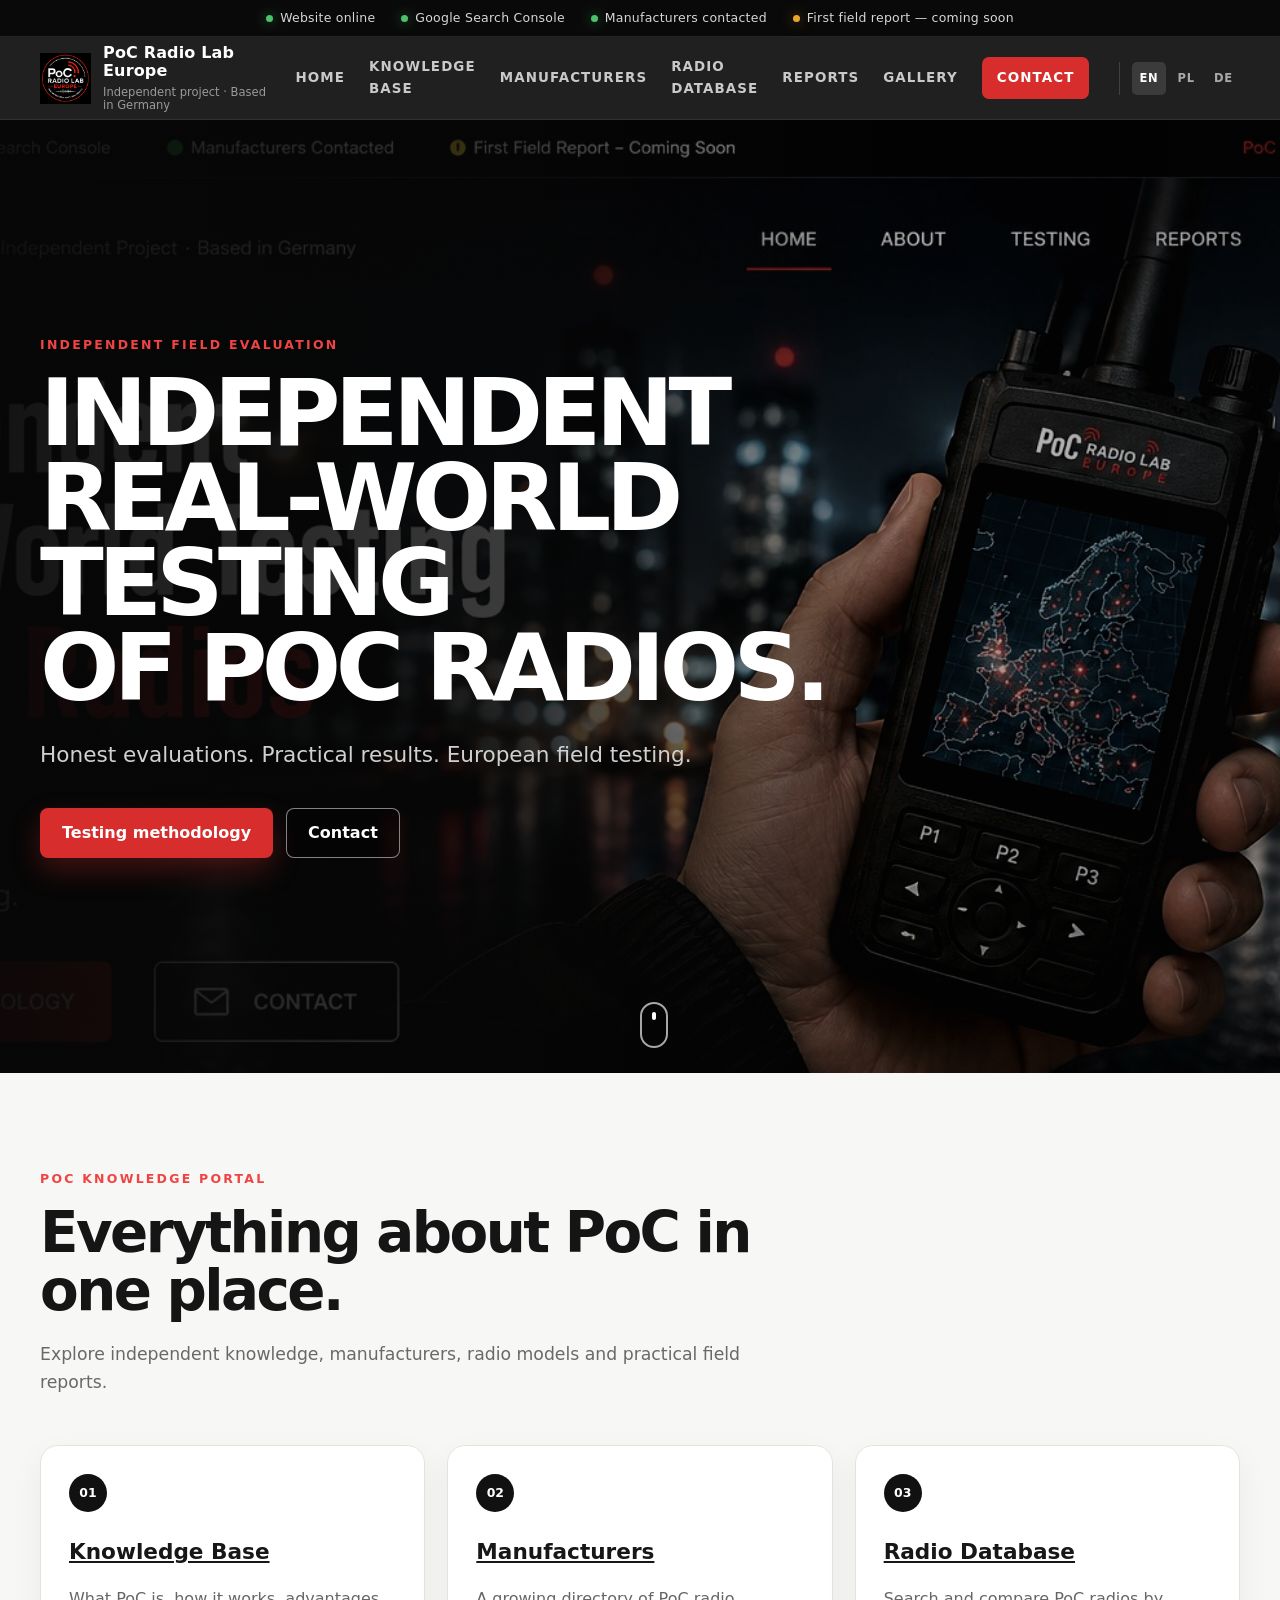
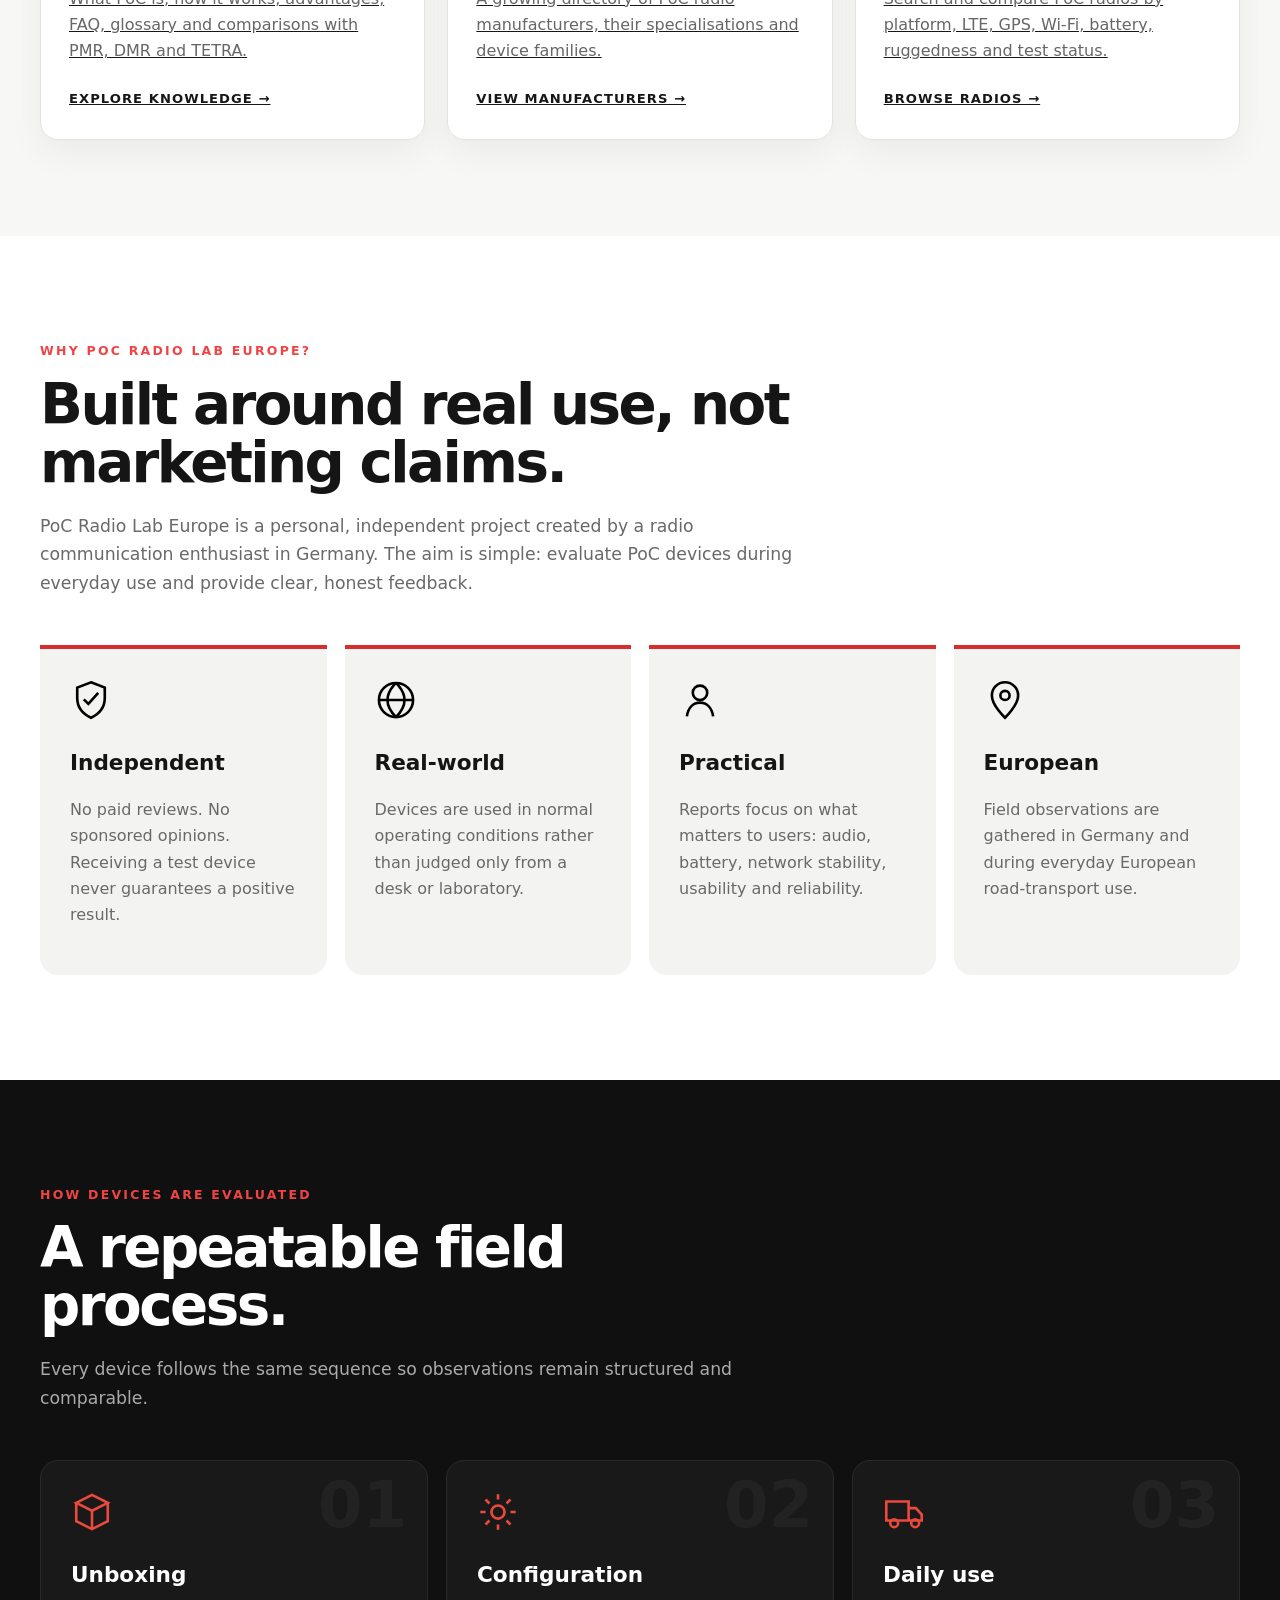
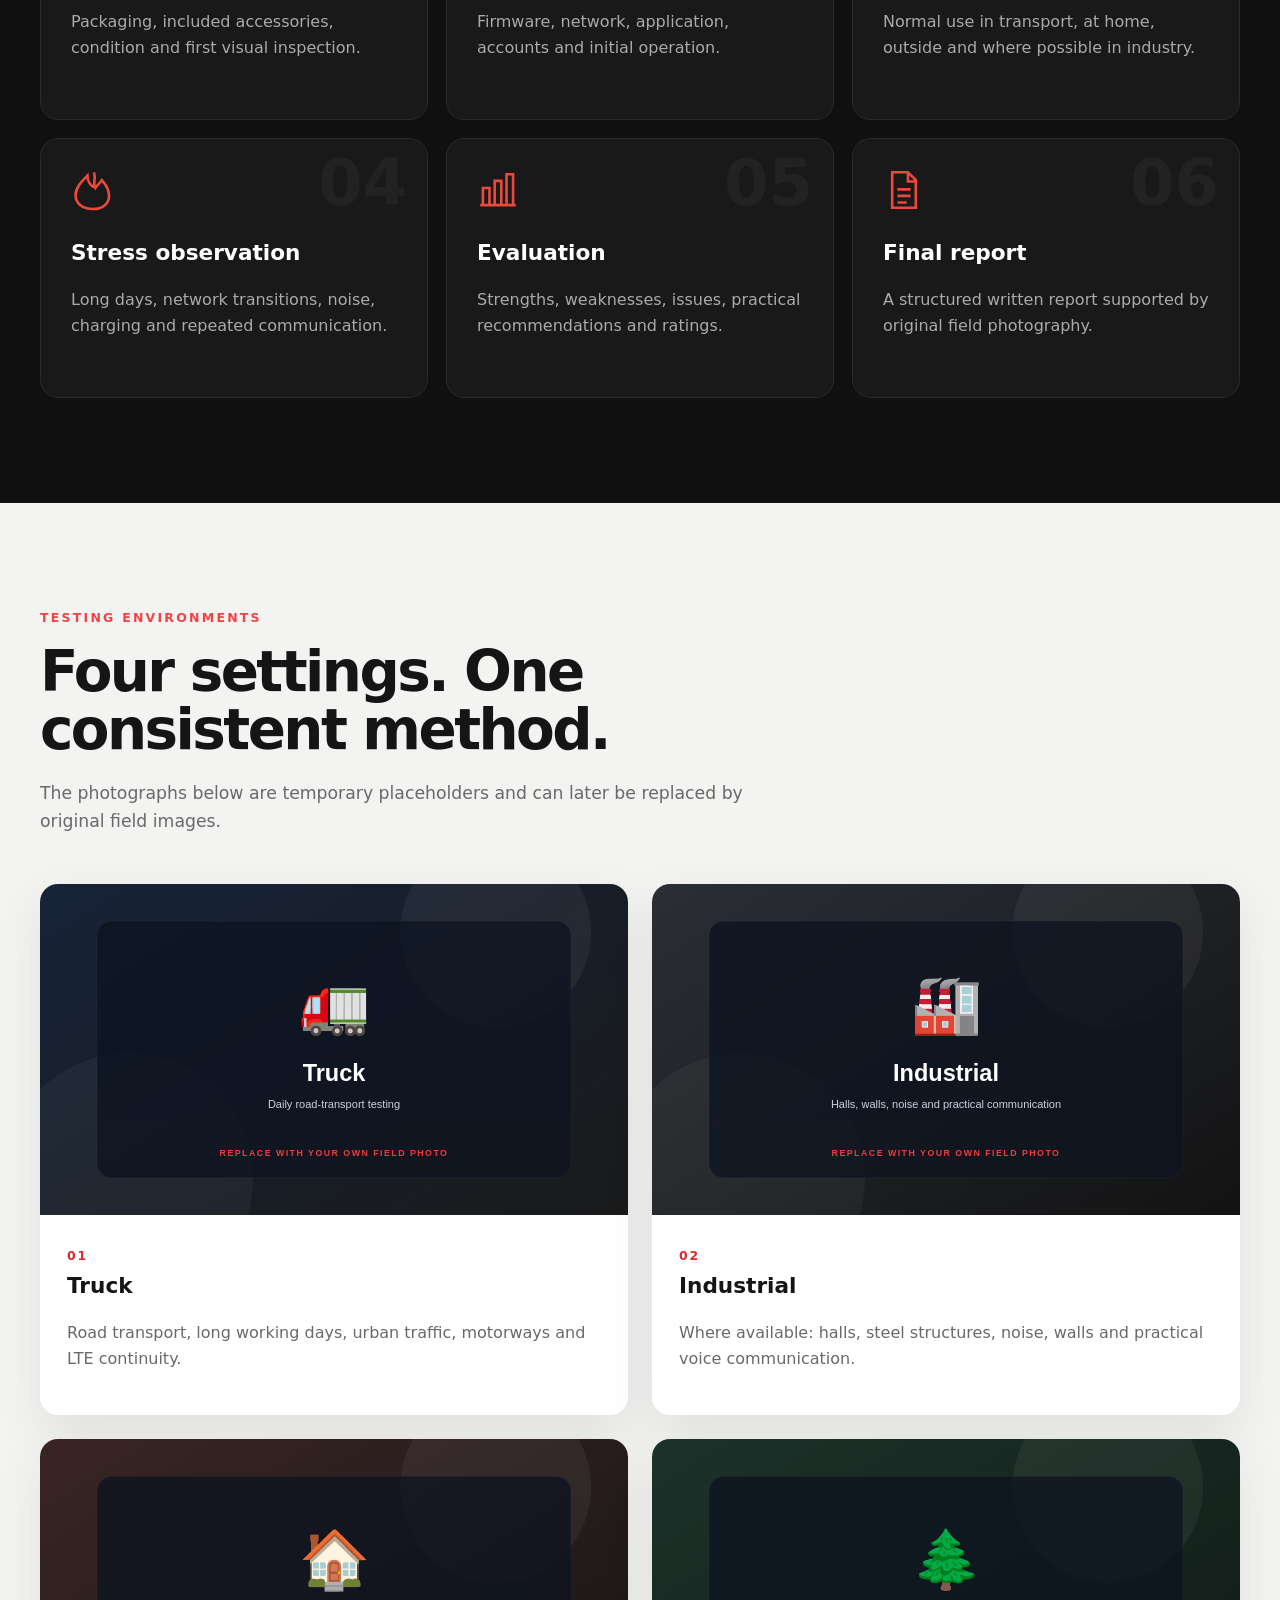
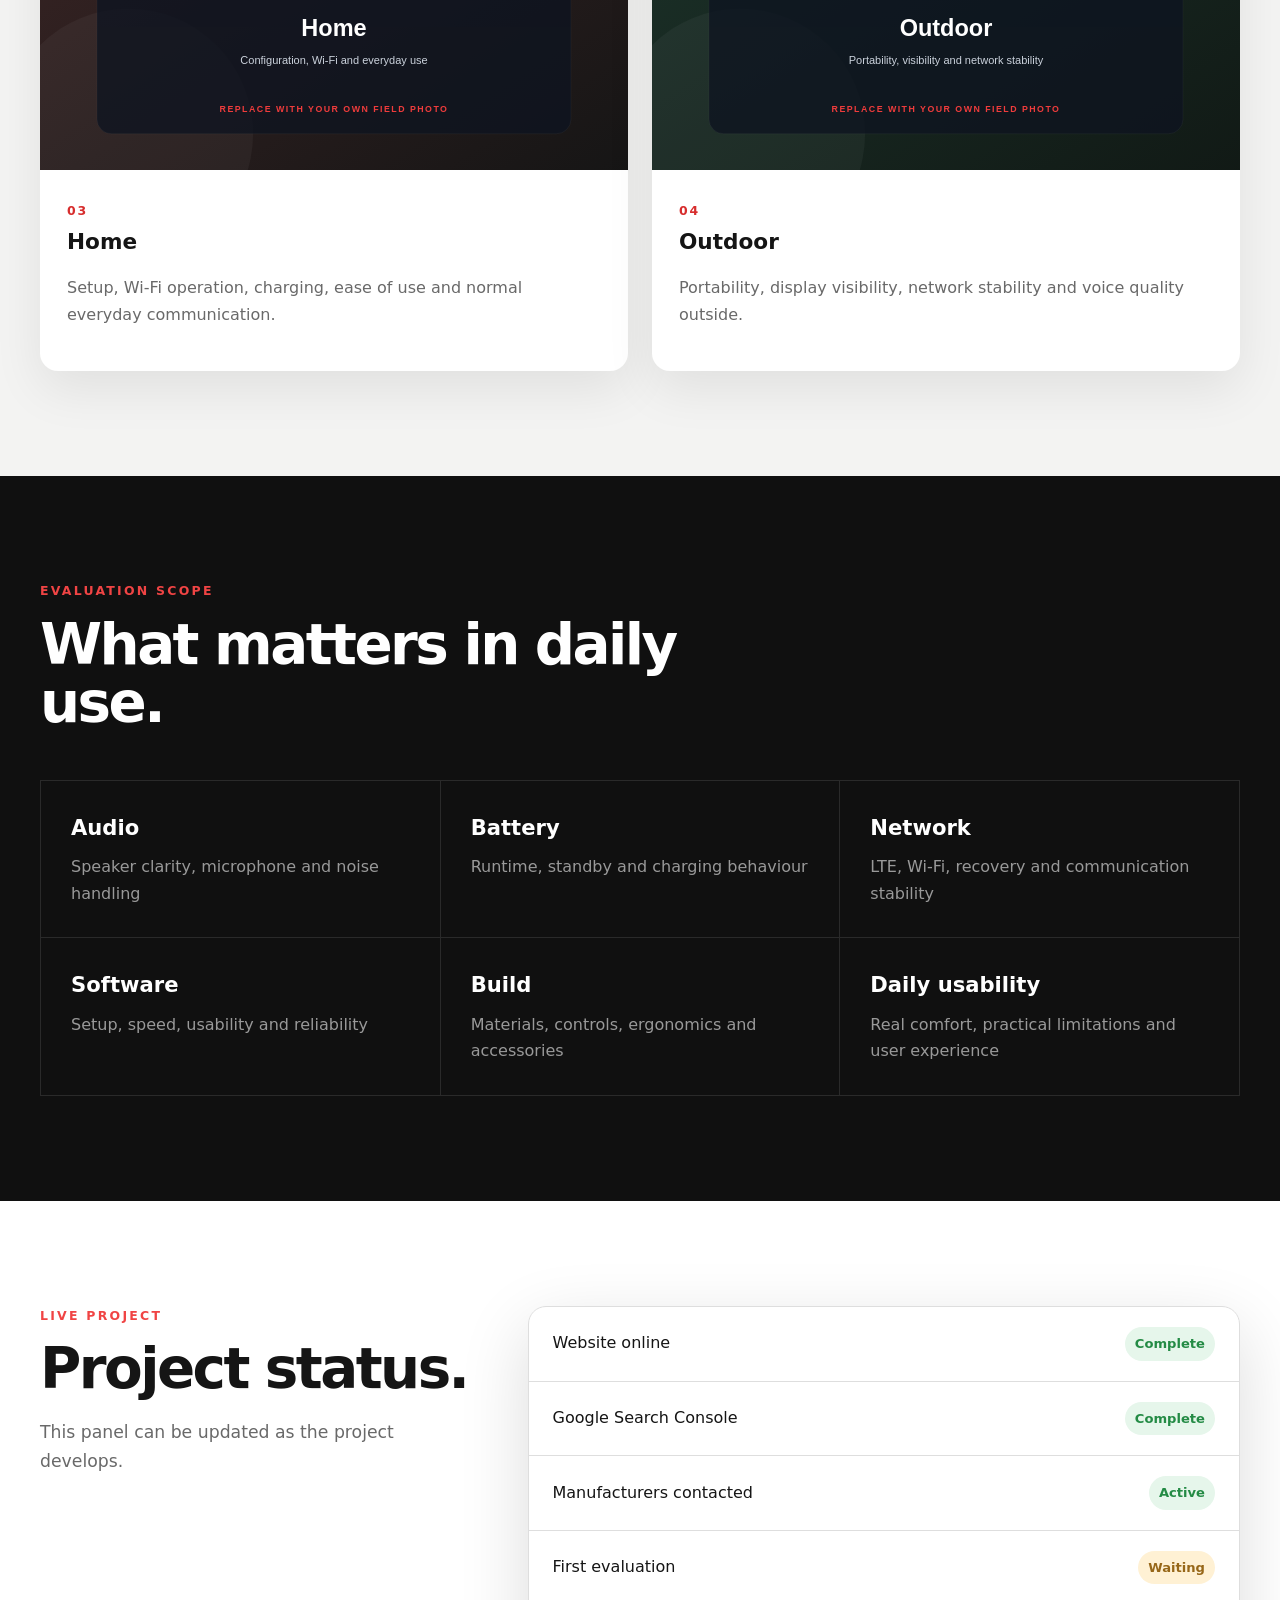
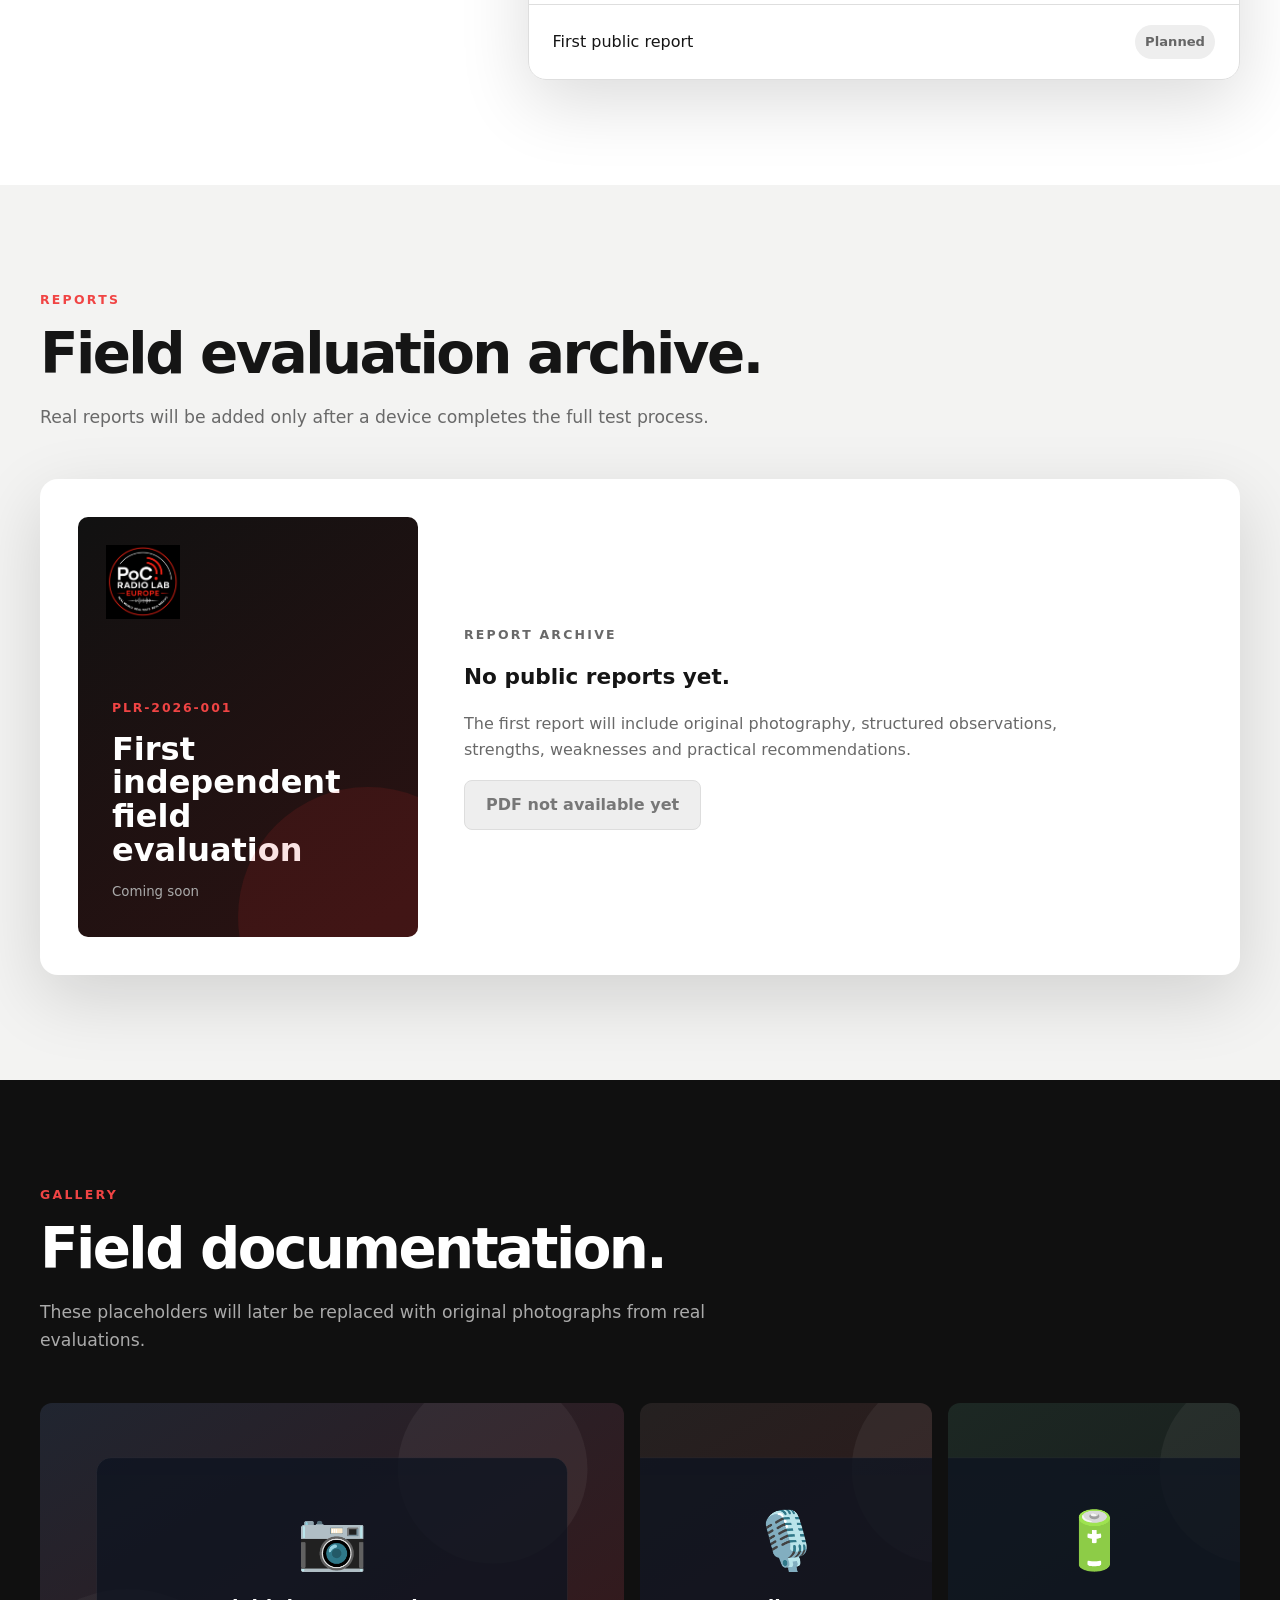
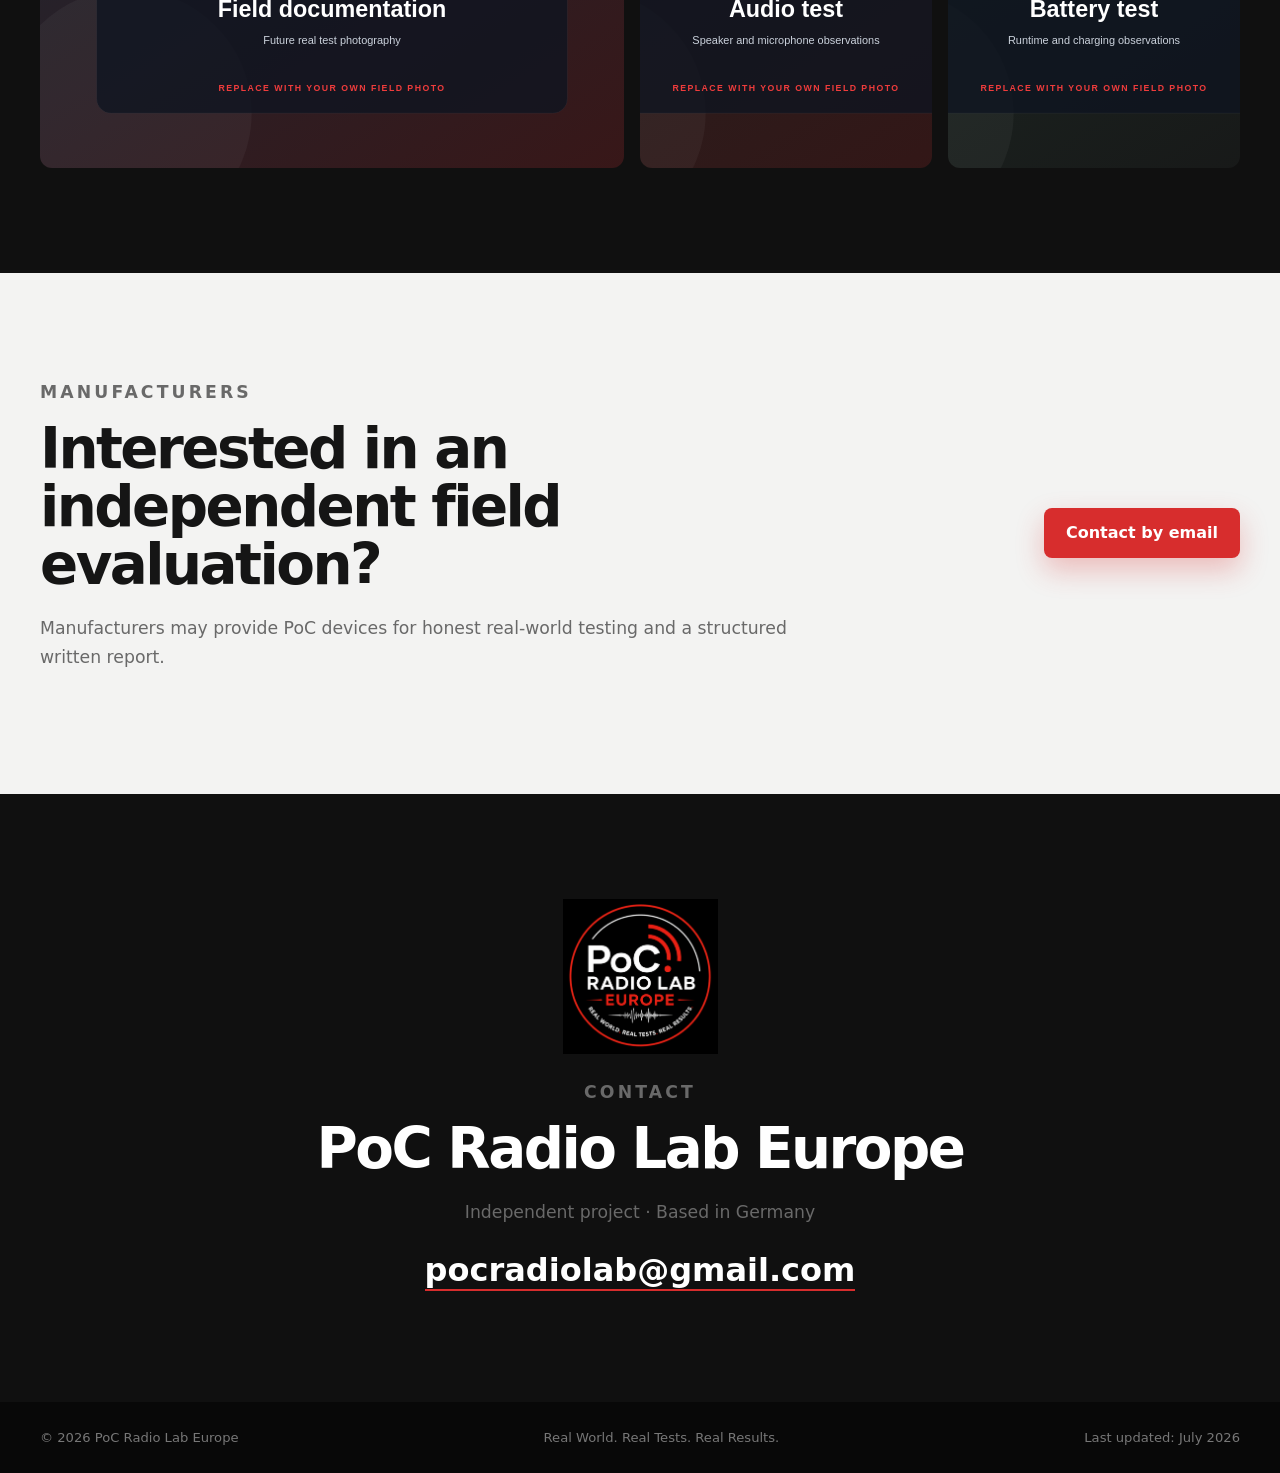
==== commit e0a01c33: "Add files via upload" ====
--- a/index.html
+++ b/index.html
@@ -5,7 +5,7 @@
   <meta name="viewport" content="width=device-width,initial-scale=1">
   <meta name="description" content="PoC Radio Lab Europe — independent real-world field evaluation of Push-to-Talk over Cellular radios.">
   <meta name="theme-color" content="#111111">
-  <title>PoC Radio Lab Europe — Launch Edition</title>
+  <title>PoC Radio Lab Europe — Independent PoC Knowledge Portal</title>
   <link rel="icon" href="assets/images/logo.png">
   <link rel="stylesheet" href="assets/css/main.css">
   <script defer src="assets/js/main.js"></script>
@@ -43,7 +43,7 @@
   <header class="site-header" id="top"><div class="container nav">
     <a class="brand" href="#top"><img src="assets/images/logo.png" alt="PoC Radio Lab Europe logo"><span><strong>PoC Radio Lab Europe</strong><small>Independent project · Based in Germany</small></span></a>
     <button class="nav-toggle" aria-expanded="false" aria-controls="main-nav" aria-label="Open navigation"><span></span><span></span><span></span></button>
-    <nav id="main-nav" class="nav-links" aria-label="Main navigation"><a href="#about">About</a><a href="#testing">Testing</a><a href="#environments">Environments</a><a href="#reports">Reports</a><a href="#gallery">Gallery</a><a class="nav-cta" href="#contact">Contact</a>
+    <nav id="main-nav" class="nav-links" aria-label="Main navigation"><a href="index.html">Home</a><a href="knowledge/index.html">Knowledge Base</a><a href="manufacturers/index.html">Manufacturers</a><a href="database/index.html">Radio Database</a><a href="reports/index.html">Reports</a><a href="gallery/index.html">Gallery</a><a class="nav-cta" href="contact.html">Contact</a>
 <div class="language-switcher" aria-label="Language selector">
   <button type="button" data-lang="en" aria-pressed="true" title="English">EN</button>
   <button type="button" data-lang="pl" aria-pressed="false" title="Polski">PL</button>
@@ -53,6 +53,12 @@
   </div></header>
   <main id="main">
     <section class="hero"><div class="hero__media"><img src="assets/images/hero.svg" alt=""></div><div class="hero__shade"></div><div class="container hero__content reveal"><p class="eyebrow">Independent field evaluation</p><h1>Independent<br>real-world testing<br>of PoC radios.</h1><p class="hero__lead">Honest evaluations. Practical results. European field testing.</p><div class="hero__actions"><a class="button button--primary" href="#testing">Testing methodology</a><a class="button button--ghost" href="#contact">Contact</a></div></div><a class="scroll-cue" href="#about"><span></span></a></section>
+
+    <section class="portal-section" id="portal"><div class="container"><div class="section-head reveal"><p class="eyebrow">PoC knowledge portal</p><h2>Everything about PoC in one place.</h2><p>Explore independent knowledge, manufacturers, radio models and practical field reports.</p></div><div class="portal-grid">
+      <a class="portal-card reveal" href="knowledge/index.html"><span>01</span><h3>Knowledge Base</h3><p>What PoC is, how it works, advantages, FAQ, glossary and comparisons with PMR, DMR and TETRA.</p><b>Explore knowledge →</b></a>
+      <a class="portal-card reveal" href="manufacturers/index.html"><span>02</span><h3>Manufacturers</h3><p>A growing directory of PoC radio manufacturers, their specialisations and device families.</p><b>View manufacturers →</b></a>
+      <a class="portal-card reveal" href="database/index.html"><span>03</span><h3>Radio Database</h3><p>Search and compare PoC radios by platform, LTE, GPS, Wi-Fi, battery, ruggedness and test status.</p><b>Browse radios →</b></a>
+    </div></div></section>
     <section class="principles" id="about"><div class="container"><div class="section-head reveal"><p class="eyebrow">Why PoC Radio Lab Europe?</p><h2>Built around real use, not marketing claims.</h2><p>PoC Radio Lab Europe is a personal, independent project created by a radio communication enthusiast in Germany. The aim is simple: evaluate PoC devices during everyday use and provide clear, honest feedback.</p></div><div class="principle-grid">
       <article class="principle-card reveal"><img src="assets/icons/shield.svg" class="icon" alt=""><h3>Independent</h3><p>No paid reviews. No sponsored opinions. Receiving a test device never guarantees a positive result.</p></article>
       <article class="principle-card reveal"><img src="assets/icons/globe.svg" class="icon" alt=""><h3>Real-world</h3><p>Devices are used in normal operating conditions rather than judged only from a desk or laboratory.</p></article>
--- a/assets/css/main.css
+++ b/assets/css/main.css
@@ -1 +1,20 @@
 :root{--bg:#fff;--soft:#f3f3f2;--ink:#151515;--muted:#696969;--dark:#101010;--dark2:#191919;--red:#d72d2d;--red2:#f04444;--line:#dedede;--amber:#e5a52e;--radius:18px;--shadow:0 22px 70px rgba(0,0,0,.14);--max:1200px}*{box-sizing:border-box}html{scroll-behavior:smooth}body{margin:0;font-family:Inter,ui-sans-serif,system-ui,-apple-system,BlinkMacSystemFont,"Segoe UI",sans-serif;color:var(--ink);background:var(--bg);line-height:1.65}img{max-width:100%;display:block}button,a{font:inherit}a{color:inherit}.container{width:min(var(--max),calc(100% - 40px));margin-inline:auto}.skip-link{position:fixed;left:12px;top:-80px;background:#fff;color:#000;padding:10px 14px;z-index:200;text-decoration:none}.skip-link:focus{top:12px}.live-strip{background:#090909;color:#d7d7d7;font-size:.78rem;letter-spacing:.02em;border-bottom:1px solid #242424}.live-strip__inner{display:flex;gap:26px;align-items:center;justify-content:center;min-height:36px;white-space:nowrap;overflow:auto}.dot{display:inline-block;width:7px;height:7px;border-radius:50%;margin-right:7px;background:#777}.dot--green{background:#4bc26b;box-shadow:0 0 14px rgba(75,194,107,.7)}.dot--amber{background:var(--amber);box-shadow:0 0 14px rgba(229,165,46,.55)}.site-header{position:sticky;top:0;z-index:100;background:rgba(14,14,14,.92);backdrop-filter:blur(18px);border-bottom:1px solid rgba(255,255,255,.08)}.nav{min-height:82px;display:flex;align-items:center;justify-content:space-between;gap:24px}.brand{display:flex;align-items:center;gap:12px;text-decoration:none;color:#fff}.brand img{width:51px;height:51px;object-fit:contain}.brand span{display:flex;flex-direction:column;line-height:1.15}.brand strong{font-size:1rem;letter-spacing:.01em}.brand small{margin-top:5px;color:#9a9a9a;font-size:.72rem}.nav-links{display:flex;align-items:center;gap:24px}.nav-links a{color:#c9c9c9;text-decoration:none;font-size:.84rem;font-weight:700;text-transform:uppercase;letter-spacing:.08em}.nav-links a:hover{color:#fff}.nav-links .nav-cta{background:var(--red);color:#fff;padding:10px 15px;border-radius:7px}.nav-toggle{display:none;background:none;border:0;padding:8px}.nav-toggle span{display:block;width:27px;height:2px;background:#fff;margin:5px}.hero{position:relative;min-height:calc(100vh - 118px);display:flex;align-items:center;background:#101010;overflow:hidden;color:#fff}.hero__media{position:absolute;inset:0}.hero__media img{width:100%;height:100%;object-fit:cover;filter:saturate(.78) contrast(1.1)}.hero__shade{position:absolute;inset:0;background:linear-gradient(90deg,rgba(7,7,7,.95) 0%,rgba(7,7,7,.78) 42%,rgba(7,7,7,.28) 72%,rgba(7,7,7,.38) 100%)}.hero__content{position:relative;z-index:2;padding-block:110px;max-width:1250px}.eyebrow{margin:0 0 14px;color:var(--red2);font-size:.78rem;font-weight:900;letter-spacing:.18em;text-transform:uppercase}.hero h1{margin:0;max-width:820px;font-size:clamp(3.2rem,7.3vw,7.1rem);line-height:.91;letter-spacing:-.06em;text-transform:uppercase}.hero__lead{font-size:clamp(1.05rem,1.8vw,1.35rem);color:#d0d0d0;margin:27px 0 0}.hero__actions{display:flex;flex-wrap:wrap;gap:13px;margin-top:36px}.button{display:inline-flex;align-items:center;justify-content:center;min-height:50px;padding:0 21px;border-radius:8px;text-decoration:none;font-weight:850;border:1px solid transparent;transition:.22s ease}.button:hover{transform:translateY(-2px)}.button--primary{background:var(--red);color:#fff;box-shadow:0 12px 28px rgba(215,45,45,.28)}.button--primary:hover{background:#e43434}.button--ghost{border-color:rgba(255,255,255,.5);color:#fff;background:rgba(0,0,0,.2)}.button--ghost:hover{border-color:#fff;background:rgba(255,255,255,.08)}.button--disabled{border-color:#ddd;background:#eee;color:#777;cursor:not-allowed}.scroll-cue{position:absolute;left:50%;bottom:25px;z-index:3;width:28px;height:46px;border:2px solid rgba(255,255,255,.65);border-radius:20px}.scroll-cue span{position:absolute;width:4px;height:8px;background:#fff;border-radius:3px;left:10px;top:8px;animation:scroll 1.8s infinite}@keyframes scroll{0%{opacity:0;transform:translateY(0)}30%{opacity:1}100%{opacity:0;transform:translateY(17px)}}section{padding-block:105px}.section-head{max-width:760px;margin-bottom:48px}.section-head h2,.manufacturer-call h2,.contact h2{font-size:clamp(2.25rem,4.4vw,4rem);line-height:1.03;letter-spacing:-.045em;margin:0 0 20px}.section-head p:not(.eyebrow),.manufacturer-call p,.contact p{color:var(--muted);font-size:1.08rem}.section-head--light h2{color:#fff}.section-head--light p:not(.eyebrow){color:#aaa}.principles{background:#fff}.principle-grid{display:grid;grid-template-columns:repeat(4,1fr);gap:18px}.principle-card{border-top:4px solid var(--red);background:var(--soft);padding:30px;border-radius:0 0 var(--radius) var(--radius);min-height:280px}.icon{width:42px;height:42px;color:var(--red);margin-bottom:24px}.principle-card h3,.timeline-item h3,.environment-card h3,.report-copy h3{font-size:1.35rem;margin:0 0 12px}.principle-card p,.timeline-item p,.environment-card p,.report-copy p{color:var(--muted)}.section-dark{background:var(--dark);color:#fff}.timeline{display:grid;grid-template-columns:repeat(3,1fr);gap:18px}.timeline-item{position:relative;background:var(--dark2);border:1px solid #2a2a2a;padding:30px;border-radius:var(--radius);min-height:260px;overflow:hidden}.timeline-number{position:absolute;right:20px;top:12px;font-size:4rem;line-height:1;font-weight:900;color:rgba(255,255,255,.045)}.timeline-item .icon{filter:brightness(0) saturate(100%) invert(32%) sepia(98%) saturate(1438%) hue-rotate(340deg) brightness(96%) contrast(91%)}.timeline-item h3{color:#fff}.timeline-item p{color:#aaa}.environments{background:var(--soft)}.environment-grid{display:grid;grid-template-columns:1fr 1fr;gap:24px}.environment-card{background:#fff;border-radius:var(--radius);overflow:hidden;box-shadow:0 18px 50px rgba(0,0,0,.08)}.environment-card img{aspect-ratio:16/9;width:100%;object-fit:cover;transition:transform .55s ease}.environment-card:hover img{transform:scale(1.025)}.environment-card__body{padding:27px}.environment-card__body span{color:var(--red);font-weight:900;font-size:.78rem;letter-spacing:.15em}.metric-grid{display:grid;grid-template-columns:repeat(3,1fr);border:1px solid #2a2a2a;border-right:0;border-bottom:0}.metric{padding:30px;border-right:1px solid #2a2a2a;border-bottom:1px solid #2a2a2a;min-height:150px}.metric strong{display:block;font-size:1.32rem;color:#fff;margin-bottom:9px}.metric span{color:#999}.status-section{background:#fff}.status-layout{display:grid;grid-template-columns:.75fr 1.25fr;gap:60px;align-items:start}.status-panel{border:1px solid var(--line);border-radius:var(--radius);overflow:hidden;box-shadow:var(--shadow)}.status-panel div{display:flex;align-items:center;justify-content:space-between;gap:20px;padding:20px 24px;border-bottom:1px solid var(--line)}.status-panel div:last-child{border-bottom:0}.status-panel b{font-size:.82rem;color:#248b45;background:#e6f6eb;padding:6px 10px;border-radius:99px}.status-panel .amber{color:#976718;background:#fff1d4}.status-panel .muted{color:#666;background:#eee}.reports{background:var(--soft)}.report-card{display:grid;grid-template-columns:340px 1fr;gap:46px;align-items:center;background:#fff;border-radius:var(--radius);padding:38px;box-shadow:var(--shadow)}.report-cover{min-height:420px;background:linear-gradient(145deg,#111,#2c1212);color:#fff;padding:34px;display:flex;flex-direction:column;justify-content:flex-end;border-radius:10px;position:relative;overflow:hidden}.report-cover::after{content:"";position:absolute;inset:auto -80px -110px auto;width:260px;height:260px;border-radius:50%;background:var(--red);opacity:.13}.report-cover img{position:absolute;left:28px;top:28px;width:74px}.report-cover span{color:var(--red2);font-size:.78rem;font-weight:900;letter-spacing:.15em}.report-cover strong{font-size:2rem;line-height:1.05;margin:14px 0}.report-cover small{color:#aaa}.report-copy{max-width:630px}.gallery-grid{display:grid;grid-template-columns:2fr 1fr 1fr;gap:16px}.gallery-item{padding:0;border:0;background:none;overflow:hidden;border-radius:12px;cursor:pointer}.gallery-item img{width:100%;height:100%;min-height:260px;object-fit:cover;transition:transform .45s ease,filter .45s ease}.gallery-item:hover img{transform:scale(1.025);filter:brightness(1.08)}.manufacturer-call{background:var(--soft)}.manufacturer-call__inner{display:flex;align-items:center;justify-content:space-between;gap:50px}.manufacturer-call__inner>div{max-width:760px}.contact{text-align:center}.contact__inner{max-width:700px}.contact img{width:155px;margin:0 auto 24px}.contact a{color:#fff;font-size:clamp(1.2rem,3vw,2rem);font-weight:850;text-decoration:none;border-bottom:2px solid var(--red)}.footer{background:#080808;color:#777;padding:25px 0;font-size:.82rem}.footer__inner{display:flex;justify-content:space-between;gap:20px}.lightbox{width:min(1100px,94vw);border:0;border-radius:12px;padding:0;background:#111;box-shadow:0 30px 100px rgba(0,0,0,.7)}.lightbox::backdrop{background:rgba(0,0,0,.82)}.lightbox img{width:100%;max-height:88vh;object-fit:contain}.lightbox__close{position:absolute;right:12px;top:8px;width:42px;height:42px;border:0;border-radius:50%;font-size:2rem;background:rgba(0,0,0,.7);color:#fff;cursor:pointer}.reveal{opacity:0;transform:translateY(25px);transition:opacity .72s ease,transform .72s ease}.reveal.is-visible{opacity:1;transform:none}@media(max-width:1050px){.principle-grid{grid-template-columns:1fr 1fr}.timeline{grid-template-columns:1fr 1fr}.gallery-grid{grid-template-columns:1fr 1fr}.gallery-item:first-child{grid-column:1/-1}.nav-links{gap:14px}.nav-links a{font-size:.72rem}}@media(max-width:780px){.container{width:min(100% - 26px,var(--max))}.live-strip__inner{justify-content:flex-start}.nav-toggle{display:block}.nav-links{display:none;position:absolute;left:0;right:0;top:82px;background:#101010;padding:22px 20px;flex-direction:column;align-items:stretch;border-top:1px solid #2a2a2a}.nav-links.is-open{display:flex}.nav-links a{text-align:center;padding:9px}.brand small{display:none}.hero{min-height:780px}.hero__shade{background:linear-gradient(0deg,rgba(7,7,7,.95),rgba(7,7,7,.5))}.hero__content{padding-block:100px 140px}.hero h1{font-size:clamp(3rem,15vw,5rem)}section{padding-block:78px}.principle-grid,.timeline,.environment-grid,.metric-grid,.status-layout,.report-card,.gallery-grid{grid-template-columns:1fr}.metric-grid{border-right:1px solid #2a2a2a}.report-card{padding:20px}.report-cover{min-height:360px}.manufacturer-call__inner,.footer__inner{flex-direction:column;align-items:flex-start}.gallery-item:first-child{grid-column:auto}}@media(prefers-reduced-motion:reduce){*{scroll-behavior:auto!important;animation:none!important;transition:none!important}.reveal{opacity:1;transform:none}}
+
+
+/* Portal v2 additions */
+.portal-section,.page-section{padding:96px 0;background:#f7f7f5}
+.portal-grid,.content-grid,.directory-grid,.radio-grid{display:grid;grid-template-columns:repeat(3,minmax(0,1fr));gap:22px}
+.portal-card,.content-card,.directory-card,.radio-entry{display:block;background:#fff;border:1px solid #e4e4df;border-radius:18px;padding:28px;color:#171717;box-shadow:0 12px 35px rgba(0,0,0,.055);transition:.25s ease}
+.portal-card:hover,.content-card:hover,.directory-card:hover,.radio-entry:hover{transform:translateY(-4px);box-shadow:0 18px 44px rgba(0,0,0,.1);border-color:#bcbcb5}
+.portal-card>span,.content-card .number{display:inline-flex;width:38px;height:38px;align-items:center;justify-content:center;border-radius:50%;background:#111;color:#fff;font-size:.78rem;font-weight:850;margin-bottom:22px}
+.portal-card h3,.content-card h3,.directory-card h3,.radio-entry h3{font-size:1.35rem;margin:0 0 12px}
+.portal-card p,.content-card p,.directory-card p,.radio-entry p{color:#666;margin-bottom:20px}
+.portal-card b{font-size:.82rem;text-transform:uppercase;letter-spacing:.08em}
+.page-hero{padding:92px 0 72px;background:#111;color:#fff;position:relative;overflow:hidden}
+.page-hero:after{content:"";position:absolute;width:360px;height:360px;border:1px solid rgba(255,255,255,.11);border-radius:50%;right:-70px;top:-120px;box-shadow:0 0 0 70px rgba(255,255,255,.025),0 0 0 140px rgba(255,255,255,.018)}
+.page-hero .container{position:relative;z-index:2}.page-hero h1{font-size:clamp(2.6rem,6vw,5.5rem);line-height:.98;max-width:900px;margin:.2em 0}.page-hero p{max-width:760px;color:#bbb;font-size:1.12rem}.breadcrumb{font-size:.8rem;color:#969696;margin-bottom:22px}.breadcrumb a{color:#d6d6d6}
+.article-layout{display:grid;grid-template-columns:minmax(0,1fr) 280px;gap:40px}.article-body{background:#fff;border:1px solid #e4e4df;border-radius:18px;padding:34px}.article-body h2{font-size:2rem;margin-top:1.5em}.article-body p,.article-body li{color:#555}.article-side{position:sticky;top:100px;height:max-content;background:#111;color:#fff;padding:24px;border-radius:18px}.article-side a{display:block;color:#bbb;padding:8px 0;border-bottom:1px solid rgba(255,255,255,.1)}
+.compare-table{width:100%;border-collapse:collapse;background:#fff;border-radius:18px;overflow:hidden;box-shadow:0 12px 35px rgba(0,0,0,.05)}.compare-table th,.compare-table td{padding:16px;text-align:left;border-bottom:1px solid #e9e9e5}.compare-table th{background:#111;color:#fff;font-size:.78rem;text-transform:uppercase;letter-spacing:.07em}.table-scroll{overflow:auto;border-radius:18px}
+.filter-row{display:flex;gap:12px;flex-wrap:wrap;margin-bottom:26px}.filter-row input,.filter-row select{padding:13px 15px;border:1px solid #d8d8d2;border-radius:10px;background:#fff;font:inherit}.filter-row input{min-width:300px}.radio-entry small,.directory-card small{display:inline-block;background:#ecece8;border-radius:999px;padding:5px 9px;font-weight:750;margin-bottom:15px}.spec-list{display:grid;grid-template-columns:1fr 1fr;gap:7px;font-size:.85rem;color:#666}.notice-box{border-left:4px solid #111;background:#eeeeea;padding:18px 20px;margin:24px 0;border-radius:0 10px 10px 0}.subpage-footer-links{display:flex;gap:15px;flex-wrap:wrap}.subpage-footer-links a{color:#aaa}
+@media(max-width:900px){.portal-grid,.content-grid,.directory-grid,.radio-grid{grid-template-columns:1fr 1fr}.article-layout{grid-template-columns:1fr}.article-side{position:static}}
+@media(max-width:620px){.portal-grid,.content-grid,.directory-grid,.radio-grid{grid-template-columns:1fr}.filter-row input{min-width:100%}.page-hero{padding:68px 0 50px}.article-body{padding:22px}.spec-list{grid-template-columns:1fr}}
